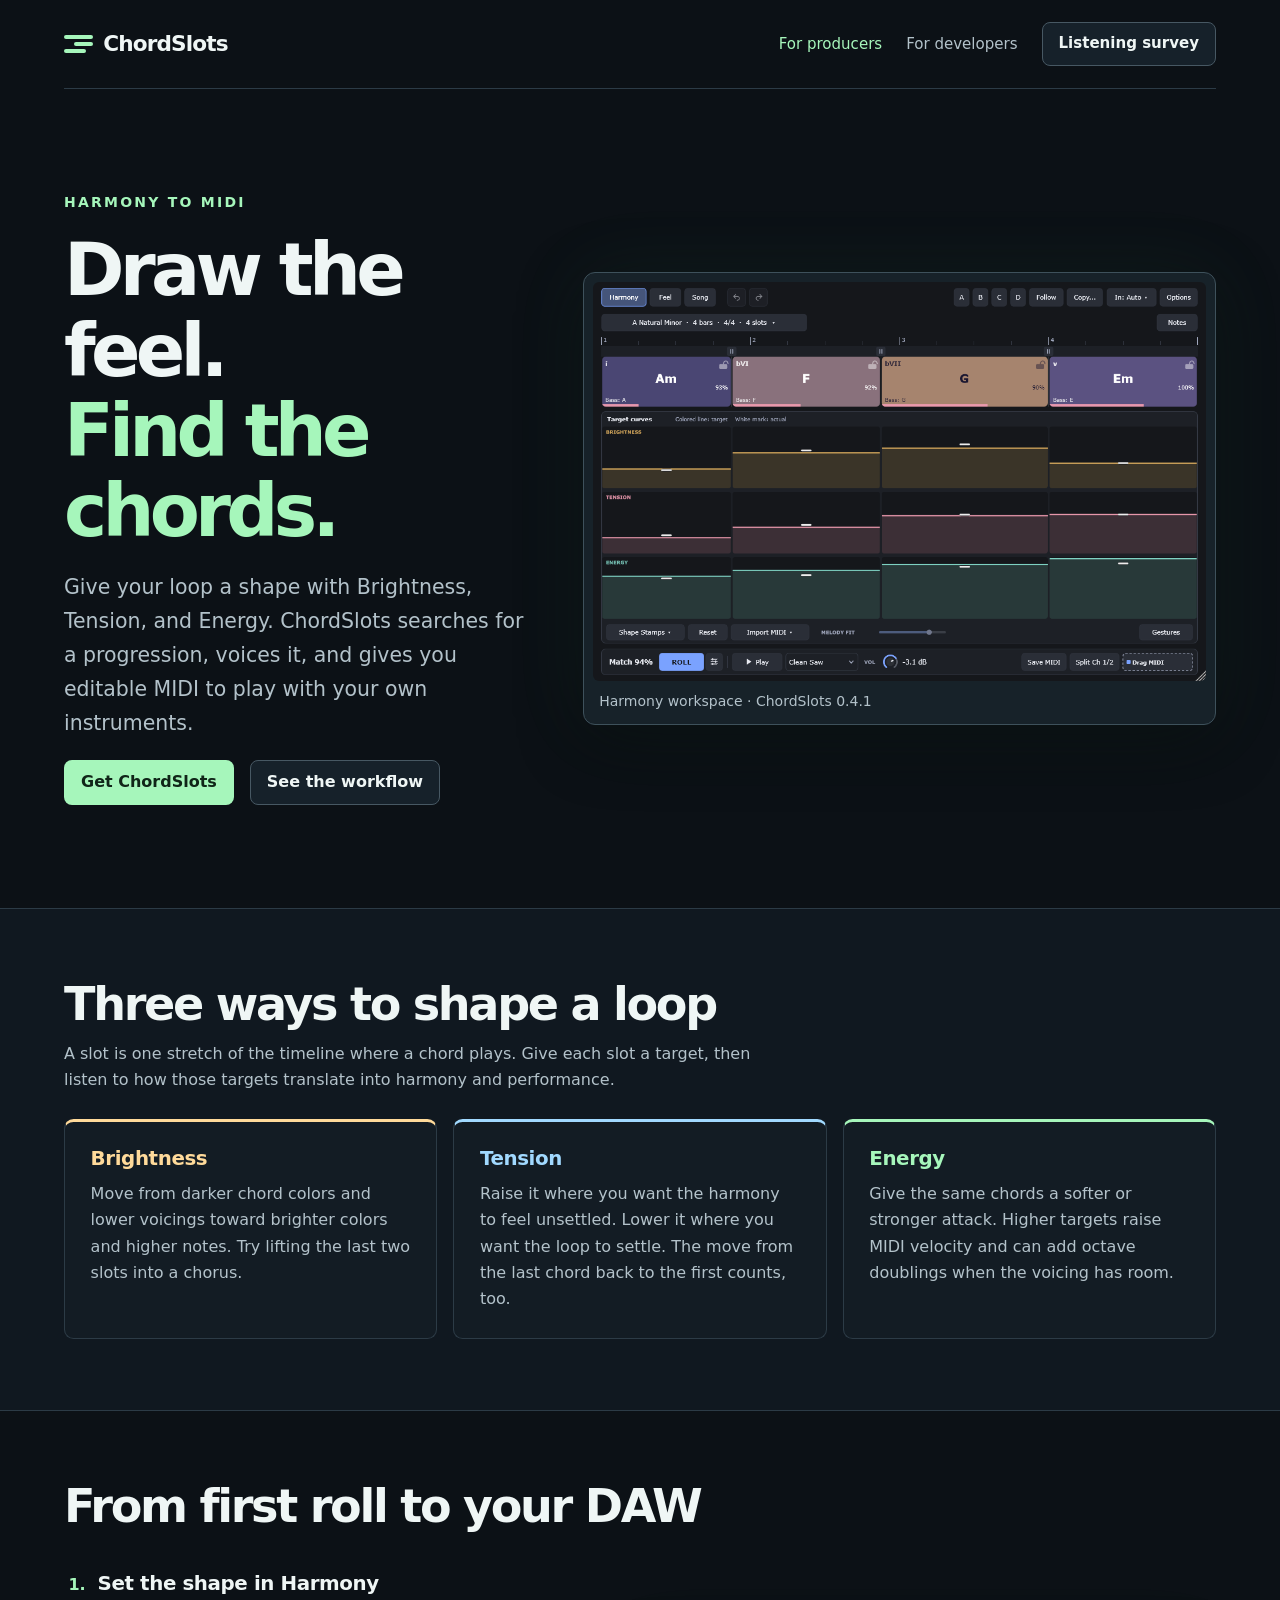
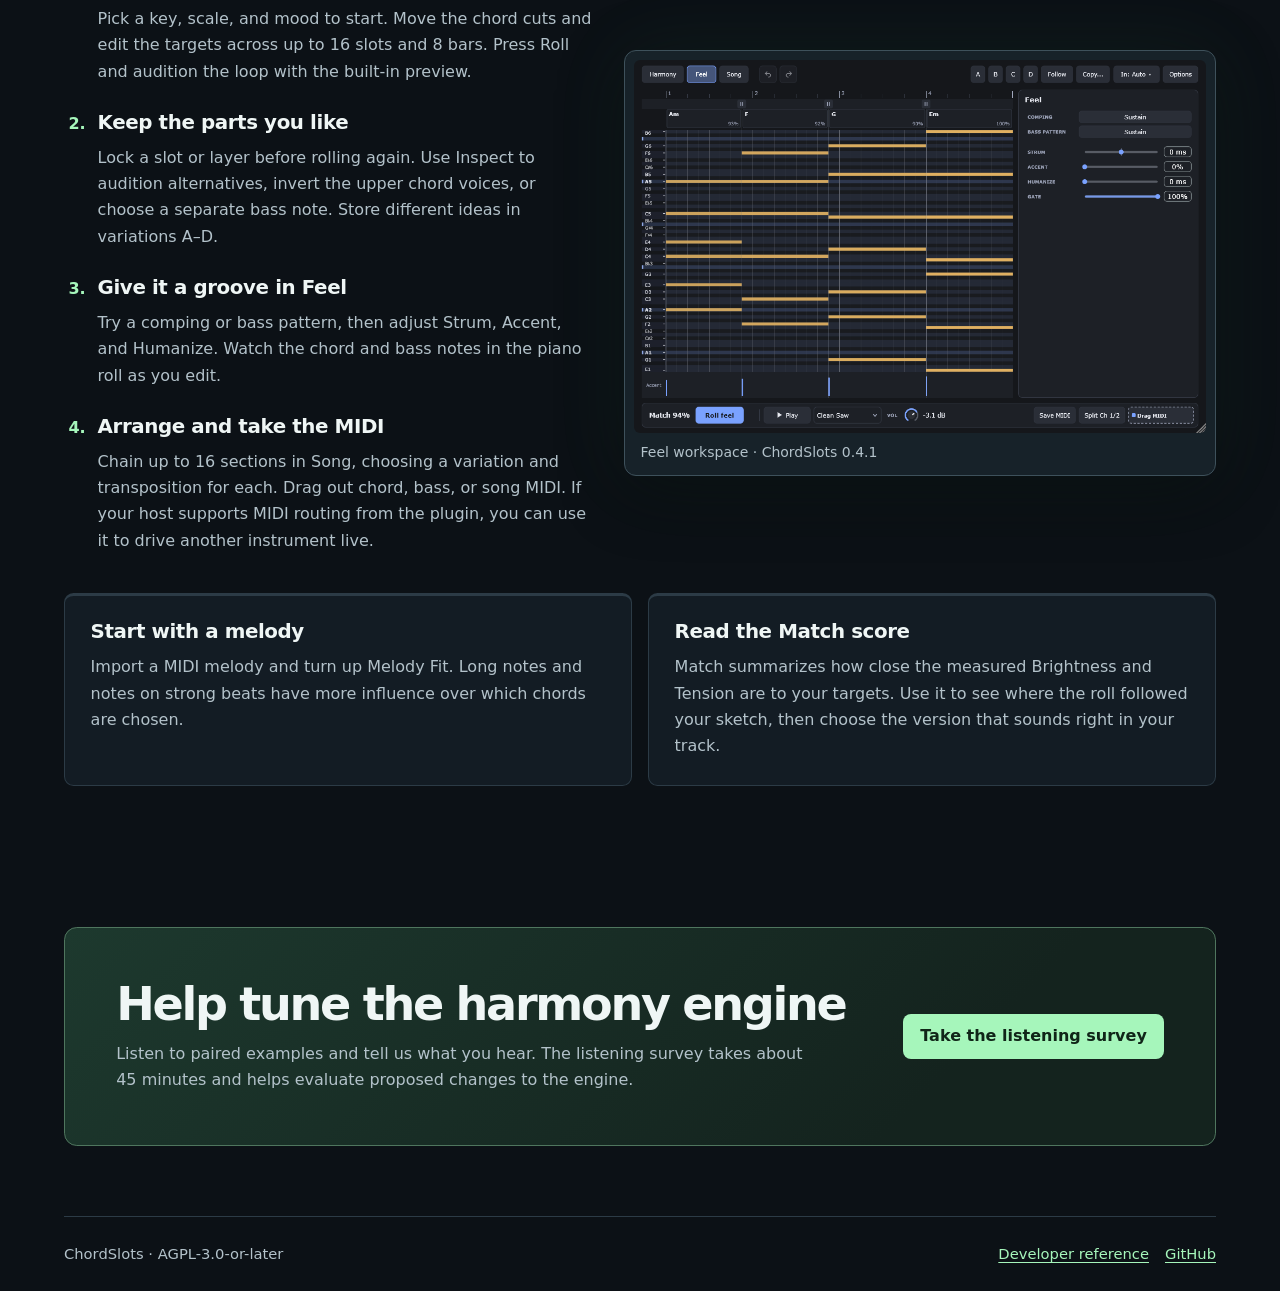
==== docs/index.html @ 58ba0286 "Add ChordSlots producer and developer website" ====
<!doctype html>
<html lang="en">
<head>
  <meta charset="utf-8">
  <meta name="viewport" content="width=device-width, initial-scale=1">
  <meta name="description" content="Draw brightness, tension, and energy across a loop, then turn it into editable MIDI with ChordSlots.">
  <title>ChordSlots · Harmony for music producers</title>
  <link rel="stylesheet" href="site.css">
</head>
<body>
<a class="skip" href="#main">Skip to content</a>
<header class="top wrap">
  <a class="brand" href="./"><span class="mark" aria-hidden="true"><i></i><i></i><i></i></span>ChordSlots</a>
  <nav aria-label="Main navigation">
    <a href="./" aria-current="page">For producers</a>
    <a href="developers.html">For developers</a>
    <a class="button secondary" href="listening-test.html">Listening survey</a>
  </nav>
</header>
<main id="main">
  <section class="hero wrap">
    <div>
      <p class="eyebrow">Harmony to MIDI</p>
      <h1>Draw the feel.<br><em>Find the chords.</em></h1>
      <p class="lede">Give your loop a shape with Brightness, Tension, and Energy. ChordSlots searches for a progression, voices it, and gives you editable MIDI to play with your own instruments.</p>
      <div class="actions">
        <a class="button primary" href="https://github.com/lagosproject/chordslots/releases/tag/v0.4.1">Get ChordSlots</a>
        <a class="button secondary" href="#workflow">See the workflow</a>
      </div>
    </div>
    <figure class="product">
      <img src="chordslots-v0.4.1-harmony.png" alt="ChordSlots Harmony workspace with a chord timeline and the Brightness, Tension, and Energy lanes" fetchpriority="high">
      <figcaption>Harmony workspace · ChordSlots 0.4.1</figcaption>
    </figure>
  </section>
  <section class="band" aria-labelledby="curves">
    <div class="wrap section">
      <h2 id="curves">Three ways to shape a loop</h2>
      <p class="intro">A slot is one stretch of the timeline where a chord plays. Give each slot a target, then listen to how those targets translate into harmony and performance.</p>
      <div class="tiles">
        <article class="tile bright"><h3>Brightness</h3><p>Move from darker chord colors and lower voicings toward brighter colors and higher notes. Try lifting the last two slots into a chorus.</p></article>
        <article class="tile tension"><h3>Tension</h3><p>Raise it where you want the harmony to feel unsettled. Lower it where you want the loop to settle. The move from the last chord back to the first counts, too.</p></article>
        <article class="tile energy"><h3>Energy</h3><p>Give the same chords a softer or stronger attack. Higher targets raise MIDI velocity and can add octave doublings when the voicing has room.</p></article>
      </div>
    </div>
  </section>
  <section class="wrap section" id="workflow">
    <h2>From first roll to your DAW</h2>
    <div class="workflow">
      <ol class="steps">
        <li><h3>Set the shape in Harmony</h3><p>Pick a key, scale, and mood to start. Move the chord cuts and edit the targets across up to 16 slots and 8 bars. Press Roll and audition the loop with the built-in preview.</p></li>
        <li><h3>Keep the parts you like</h3><p>Lock a slot or layer before rolling again. Use Inspect to audition alternatives, invert the upper chord voices, or choose a separate bass note. Store different ideas in variations A–D.</p></li>
        <li><h3>Give it a groove in Feel</h3><p>Try a comping or bass pattern, then adjust Strum, Accent, and Humanize. Watch the chord and bass notes in the piano roll as you edit.</p></li>
        <li><h3>Arrange and take the MIDI</h3><p>Chain up to 16 sections in Song, choosing a variation and transposition for each. Drag out chord, bass, or song MIDI. If your host supports MIDI routing from the plugin, you can use it to drive another instrument live.</p></li>
      </ol>
      <figure class="product feel">
        <img src="chordslots-v0.4.1-feel.png" alt="Feel workspace with a piano roll, accent lane, and timing and bass controls" loading="lazy">
        <figcaption>Feel workspace · ChordSlots 0.4.1</figcaption>
      </figure>
    </div>
    <div class="tiles extras">
      <article class="tile"><h3>Start with a melody</h3><p>Import a MIDI melody and turn up Melody Fit. Long notes and notes on strong beats have more influence over which chords are chosen.</p></article>
      <article class="tile"><h3>Read the Match score</h3><p>Match summarizes how close the measured Brightness and Tension are to your targets. Use it to see where the roll followed your sketch, then choose the version that sounds right in your track.</p></article>
    </div>
  </section>
  <section class="wrap section" aria-labelledby="survey">
    <div class="survey">
      <div><h2 id="survey">Help tune the harmony engine</h2><p>Listen to paired examples and tell us what you hear. The listening survey takes about 45 minutes and helps evaluate proposed changes to the engine.</p></div>
      <a class="button primary" href="listening-test.html">Take the listening survey</a>
    </div>
  </section>
</main>
<footer class="wrap footer"><span>ChordSlots · AGPL-3.0-or-later</span><a href="developers.html">Developer reference</a><a href="https://github.com/lagosproject/chordslots">GitHub</a></footer>
</body>
</html>
---- docs/site.css ----
:root {
  color-scheme: dark;
  --background: #0c1116;
  --panel: #131c24;
  --line: #2c3b46;
  --text: #eff6f5;
  --muted: #b3c2ca;
  --green: #a6f6bb;
  --blue: #a1d9ff;
  --yellow: #ffda9a;
  font-family: "Inter", system-ui, sans-serif;
  line-height: 1.65;
}
*, *::before, *::after { box-sizing: border-box; }
body { margin: 0; background: var(--background); color: var(--text); }
a { color: var(--green); text-underline-offset: .22em; }
a:hover { color: white; }
:focus-visible { outline: 3px solid var(--yellow); outline-offset: 5px; }
.skip { position: absolute; top: .75rem; left: .75rem; padding: .75rem; background: var(--panel); transform: translateY(-150%); z-index: 2; }
.skip:focus { transform: none; }
.wrap { width: min(90%, 82rem); margin-inline: auto; }
.top, .footer, nav, .actions { display: flex; align-items: center; flex-wrap: wrap; gap: 1rem; }
.top { justify-content: space-between; padding-block: 1.35rem; border-bottom: 1px solid var(--line); }
.top a, .button { text-decoration: none; }
.brand { display: inline-flex; align-items: center; gap: .65rem; color: var(--text); font-size: 1.35rem; font-weight: 760; letter-spacing: -.04em; }
.mark { display: inline-grid; gap: 3px; width: 1.8rem; }
.mark i { height: 4px; background: var(--green); border-radius: 2px; }
.mark i:nth-child(2) { width: 65%; margin-left: 35%; }
.mark i:nth-child(3) { width: 75%; }
nav { gap: .65rem 1.5rem; font-size: .94rem; }
nav a { color: var(--muted); }
nav [aria-current] { color: var(--green); }
.button { display: inline-flex; justify-content: center; align-items: center; min-height: 2.8rem; padding: .55rem 1rem; border: 1px solid transparent; border-radius: .5rem; line-height: 1.3; font-weight: 690; }
.primary { color: #102518; background: var(--green); }
.primary:hover { color: #102518; background: #d1ffdc; }
.secondary { color: var(--text); border-color: #475863; background: #16212a; }
.secondary:hover { background: #263942; }
.hero { display: grid; grid-template-columns: minmax(0, .85fr) minmax(0, 1.15fr); gap: clamp(2rem, 4vw, 4rem); align-items: center; padding-block: clamp(3rem, 8vw, 7rem); }
h1, h2, h3 { line-height: 1.1; margin: 0; text-wrap: balance; }
h1 { font-size: clamp(2.75rem, 5.7vw, 6rem); letter-spacing: -.065em; }
h1 em { color: var(--green); font-style: normal; }
h2 { font-size: clamp(1.95rem, 3.6vw, 3.25rem); letter-spacing: -.05em; }
h3 { font-size: 1.24rem; letter-spacing: -.02em; }
p { color: var(--muted); margin: .7rem 0 0; }
.eyebrow { color: var(--green); text-transform: uppercase; letter-spacing: .16em; font-size: .875rem; font-weight: 750; margin: 0 0 1rem; }
.lede { max-width: 43rem; font-size: clamp(1.08rem, 1.65vw, 1.28rem); margin-block: 1.25rem; }
.intro { max-width: 44rem; }
.product { margin: 0; padding: .55rem; border: 1px solid #3e515b; background: #172229; border-radius: .75rem; box-shadow: 0 1rem 4rem #0006, 0 0 5rem #77ebae12; }
.product img { display: block; width: 100%; height: auto; border-radius: .38rem; }
figcaption { color: var(--muted); padding: .55rem .4rem .1rem; font-size: .875rem; }
.band { background: #101820; border-block: 1px solid var(--line); }
.section { padding-block: clamp(2.75rem, 5.5vw, 5.25rem); }
.tiles { display: grid; grid-template-columns: repeat(3, minmax(0, 1fr)); gap: 1rem; margin-top: 1.6rem; }
.tile { border: 1px solid var(--line); border-top: 3px solid var(--accent, var(--line)); border-radius: .6rem; padding: clamp(1.1rem, 2vw, 1.7rem); background: var(--panel); }
.tile h3 { color: var(--accent, var(--text)); }
.bright { --accent: var(--yellow); }
.tension { --accent: var(--blue); }
.energy { --accent: var(--green); }
.workflow { display: grid; grid-template-columns: minmax(0, 1fr) minmax(0, 1.12fr); gap: 2rem; align-items: center; margin-top: 1.7rem; }
.steps { margin: 0; padding-left: 1.7rem; }
.steps li { padding: .8rem 0 .8rem .4rem; }
.steps li::marker { color: var(--green); font-weight: 700; }
.extras { grid-template-columns: repeat(2, minmax(0, 1fr)); }
.survey { border: 1px solid #4f765e; background: linear-gradient(135deg, #1d392e, #14231e 75%); border-radius: .8rem; padding: clamp(1.4rem, 4vw, 3.3rem); display: flex; flex-wrap: wrap; gap: 1.25rem 3rem; align-items: center; justify-content: space-between; }
.survey p { max-width: 43rem; }
.footer { padding-block: 1.55rem; border-top: 1px solid var(--line); color: var(--muted); font-size: .92rem; }
.footer span { margin-right: auto; }
.doc-hero { padding-bottom: 2.1rem; }
.doc-hero h1 { font-size: clamp(2.75rem, 5.5vw, 5.05rem); }
.doc-layout { display: grid; grid-template-columns: 13rem minmax(0, 1fr); gap: clamp(2rem, 5vw, 5rem); padding-bottom: 4rem; }
.toc { position: sticky; top: 1.3rem; align-self: start; display: grid; gap: .4rem; padding: 1rem; border: 1px solid var(--line); border-radius: .55rem; background: var(--panel); }
.toc a { padding: .2rem; }
.reference { max-width: 57rem; min-width: 0; }
.reference section { padding-block: 2rem; border-top: 1px solid var(--line); scroll-margin-top: 1.25rem; }
.reference h3 { margin-top: 1.5rem; }
.reference li { margin-top: .5rem; color: var(--muted); }
.reference strong { color: var(--text); }
pre { background: #13201f; color: #d6f4e0; border: 1px solid var(--line); border-radius: .45rem; padding: .9rem 1rem; overflow-x: auto; line-height: 1.55; }
code { font-family: Consolas, "Liberation Mono", monospace; font-size: .91em; }
@media (max-width: 54rem) {
  .hero, .workflow { grid-template-columns: minmax(0, 1fr); }
  .hero { padding-block: 3rem; }
  .doc-layout { grid-template-columns: minmax(0, 1fr); }
  .toc { position: static; display: flex; }
  .toc strong { flex-basis: 100%; }
}
@media (max-width: 36rem) {
  .tiles, .extras { grid-template-columns: minmax(0, 1fr); }
  .top { align-items: flex-start; }
  nav { gap: .5rem 1rem; }
  .survey .button { width: 100%; }
}
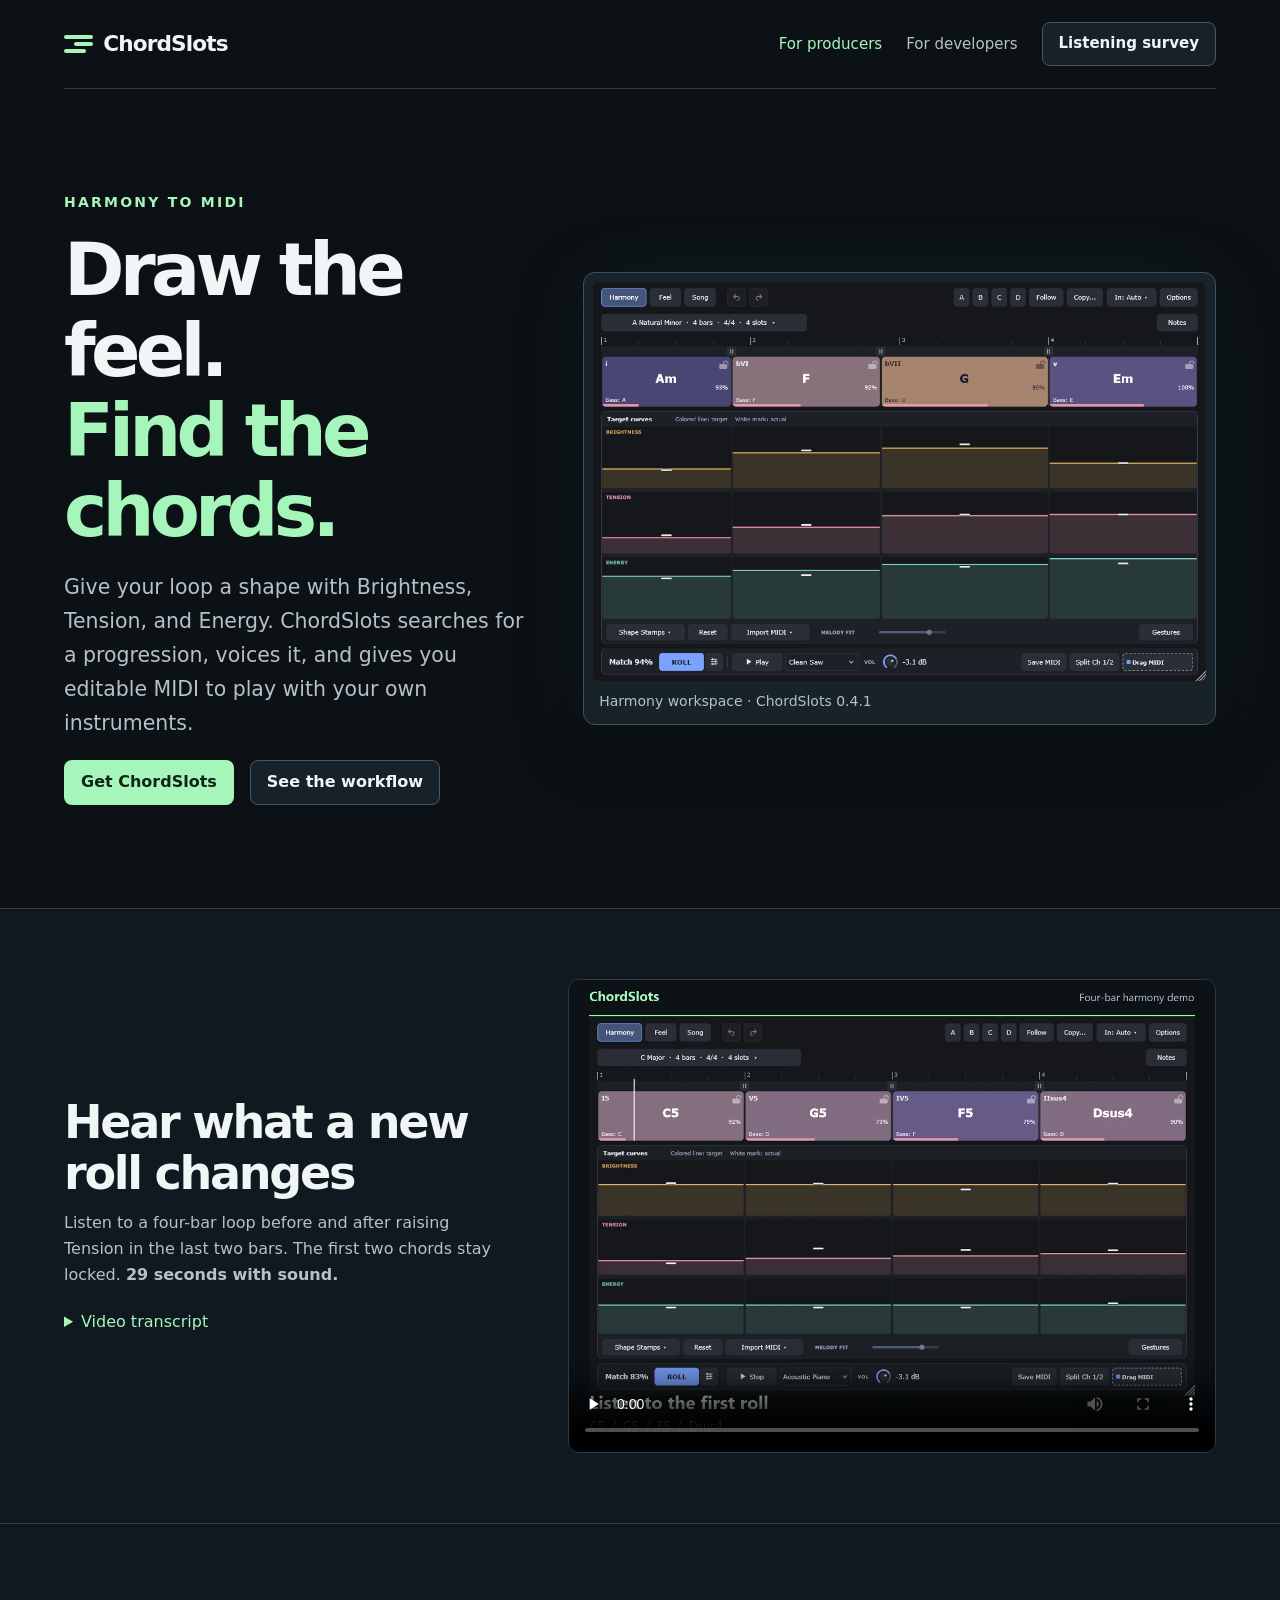
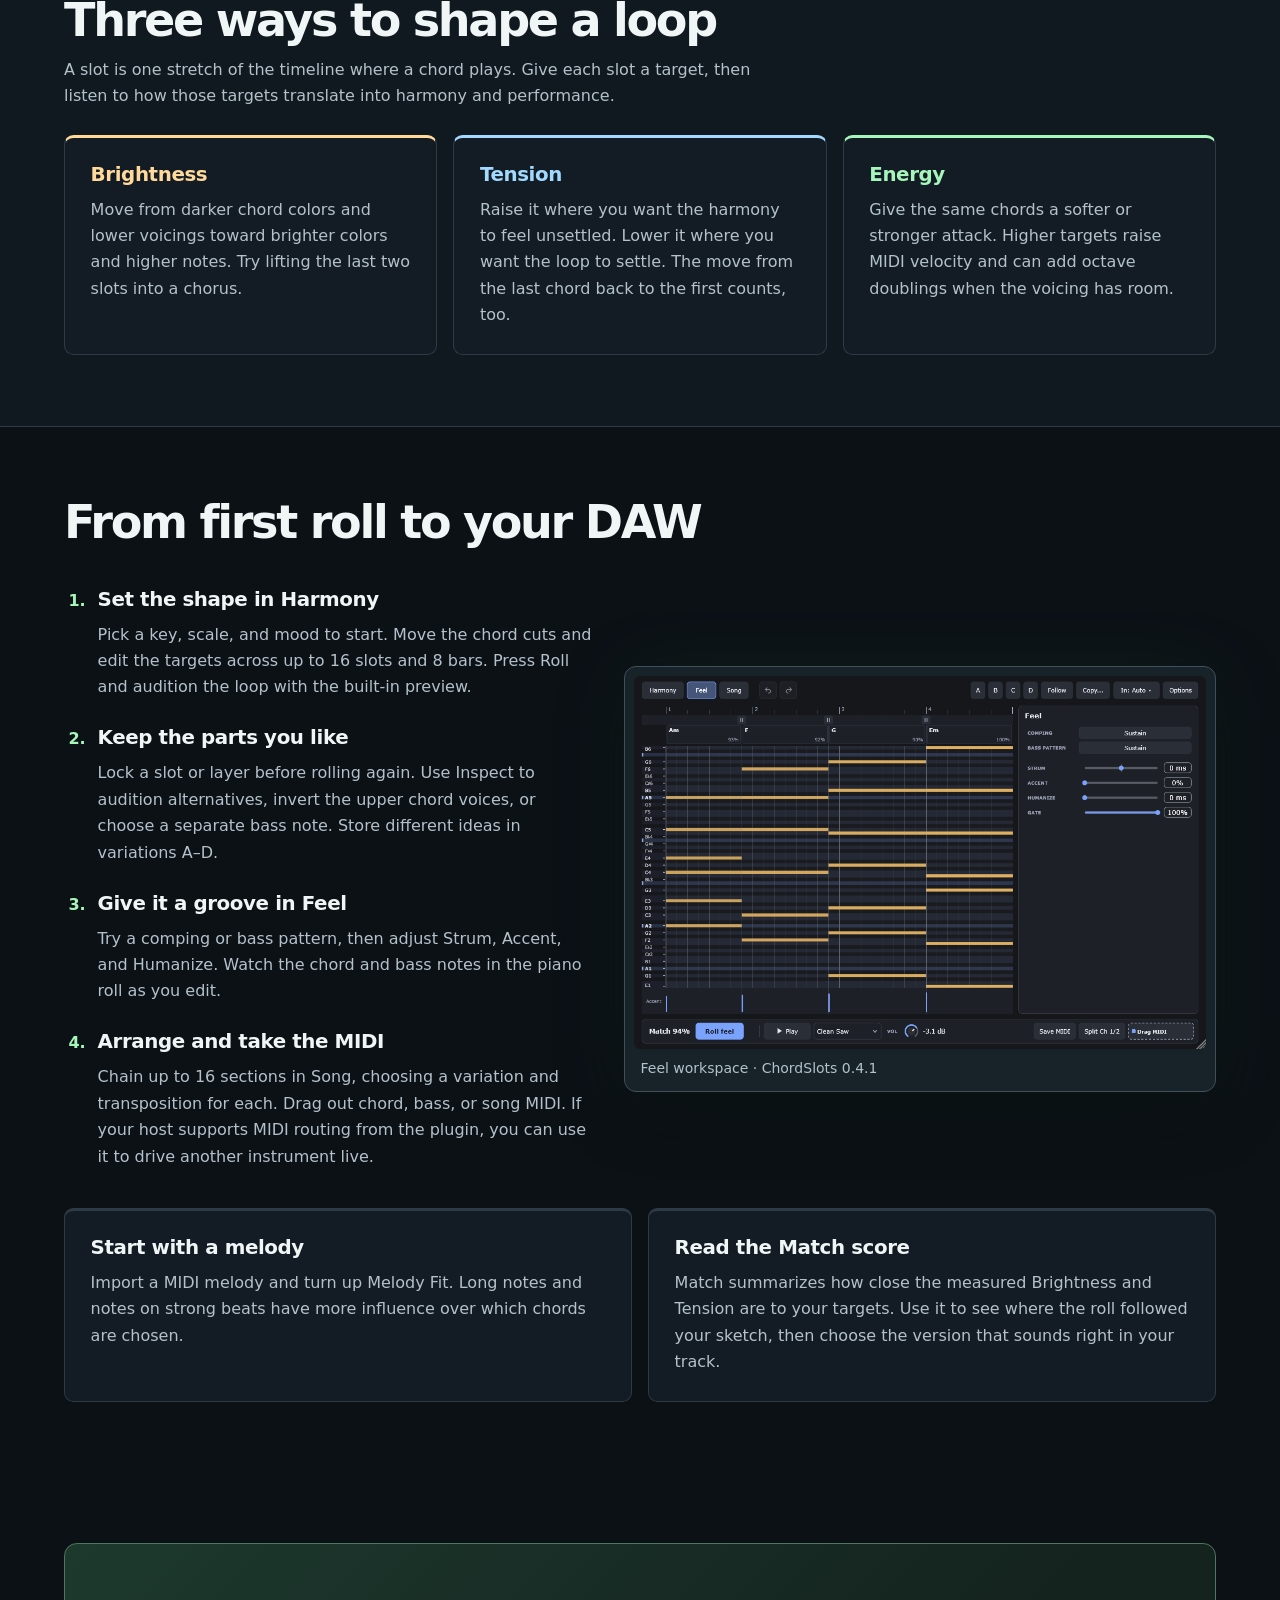
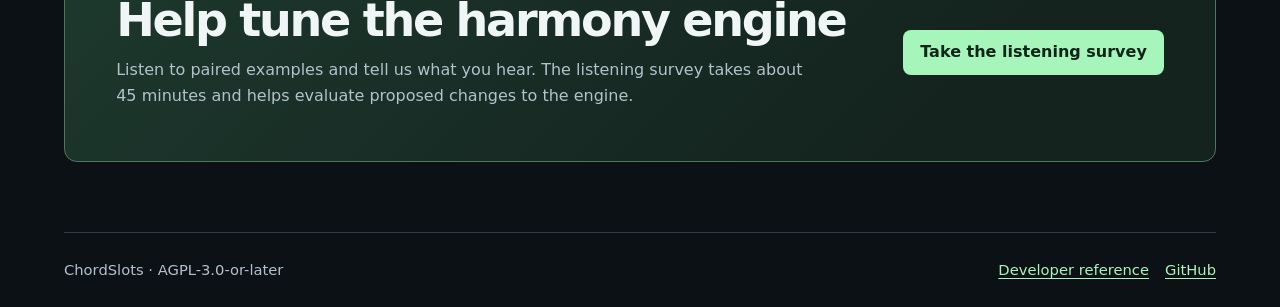
==== commit 508f5621: "Add a ChordSlots harmony walkthrough video" ====
--- a/docs/index.html
+++ b/docs/index.html
@@ -24,7 +24,7 @@
       <h1>Draw the feel.<br><em>Find the chords.</em></h1>
       <p class="lede">Give your loop a shape with Brightness, Tension, and Energy. ChordSlots searches for a progression, voices it, and gives you editable MIDI to play with your own instruments.</p>
       <div class="actions">
-        <a class="button primary" href="https://github.com/lagosproject/chordslots/releases/tag/v0.4.1">Get ChordSlots</a>
+        <a class="button primary" href="https://github.com/lagosproject/chordslots/releases/tag/v0.4.0">Get ChordSlots</a>
         <a class="button secondary" href="#workflow">See the workflow</a>
       </div>
     </div>
@@ -32,6 +32,28 @@
       <img src="chordslots-v0.4.1-harmony.png" alt="ChordSlots Harmony workspace with a chord timeline and the Brightness, Tension, and Energy lanes" fetchpriority="high">
       <figcaption>Harmony workspace · ChordSlots 0.4.1</figcaption>
     </figure>
+  </section>
+  <section class="band" aria-labelledby="demo">
+    <div class="wrap section demo">
+      <div>
+        <h2 id="demo">Hear what a new roll changes</h2>
+        <p>Listen to a four-bar loop before and after raising Tension in the last two bars. The first two chords stay locked. <strong>29 seconds with sound.</strong></p>
+        <details>
+          <summary>Video transcript</summary>
+          <ol>
+            <li>Play the first roll on acoustic piano. The chords are C5, G5, F5, and Dsus4.</li>
+            <li>Lock C5 and G5, then raise the pink Tension targets in bars 3 and 4.</li>
+            <li>Roll again and listen. The ending changes from F5 and Dsus4 to Gsus2 and Bm.</li>
+            <li>Use Save MIDI to export a file, or drag the MIDI clip into your DAW.</li>
+          </ol>
+        </details>
+      </div>
+      <video controls playsinline preload="none" width="1280" height="936"
+        poster="chordslots-demo-poster.webp" aria-label="ChordSlots before-and-after harmony demo">
+        <source src="chordslots-demo.mp4" type="video/mp4">
+        <a href="chordslots-demo.mp4">Download the demo video</a>
+      </video>
+    </div>
   </section>
   <section class="band" aria-labelledby="curves">
     <div class="wrap section">
--- a/docs/site.css
+++ b/docs/site.css
@@ -49,6 +49,12 @@
 .product img { display: block; width: 100%; height: auto; border-radius: .38rem; }
 figcaption { color: var(--muted); padding: .55rem .4rem .1rem; font-size: .875rem; }
 .band { background: #101820; border-block: 1px solid var(--line); }
+.demo { display: grid; grid-template-columns: minmax(0, .68fr) minmax(0, 1fr); gap: clamp(1.4rem, 5vw, 4rem); align-items: center; }
+.demo video { display: block; width: 100%; height: auto; border: 1px solid var(--line); border-radius: .7rem; background: var(--background); }
+.demo details { margin-top: 1.25rem; color: var(--muted); }
+.demo summary { color: var(--green); cursor: pointer; width: fit-content; }
+.demo li { margin-top: .4rem; }
+.band + .band { border-top: 0; }
 .section { padding-block: clamp(2.75rem, 5.5vw, 5.25rem); }
 .tiles { display: grid; grid-template-columns: repeat(3, minmax(0, 1fr)); gap: 1rem; margin-top: 1.6rem; }
 .tile { border: 1px solid var(--line); border-top: 3px solid var(--accent, var(--line)); border-radius: .6rem; padding: clamp(1.1rem, 2vw, 1.7rem); background: var(--panel); }
@@ -78,7 +84,7 @@
 pre { background: #13201f; color: #d6f4e0; border: 1px solid var(--line); border-radius: .45rem; padding: .9rem 1rem; overflow-x: auto; line-height: 1.55; }
 code { font-family: Consolas, "Liberation Mono", monospace; font-size: .91em; }
 @media (max-width: 54rem) {
-  .hero, .workflow { grid-template-columns: minmax(0, 1fr); }
+  .hero, .workflow, .demo { grid-template-columns: minmax(0, 1fr); }
   .hero { padding-block: 3rem; }
   .doc-layout { grid-template-columns: minmax(0, 1fr); }
   .toc { position: static; display: flex; }
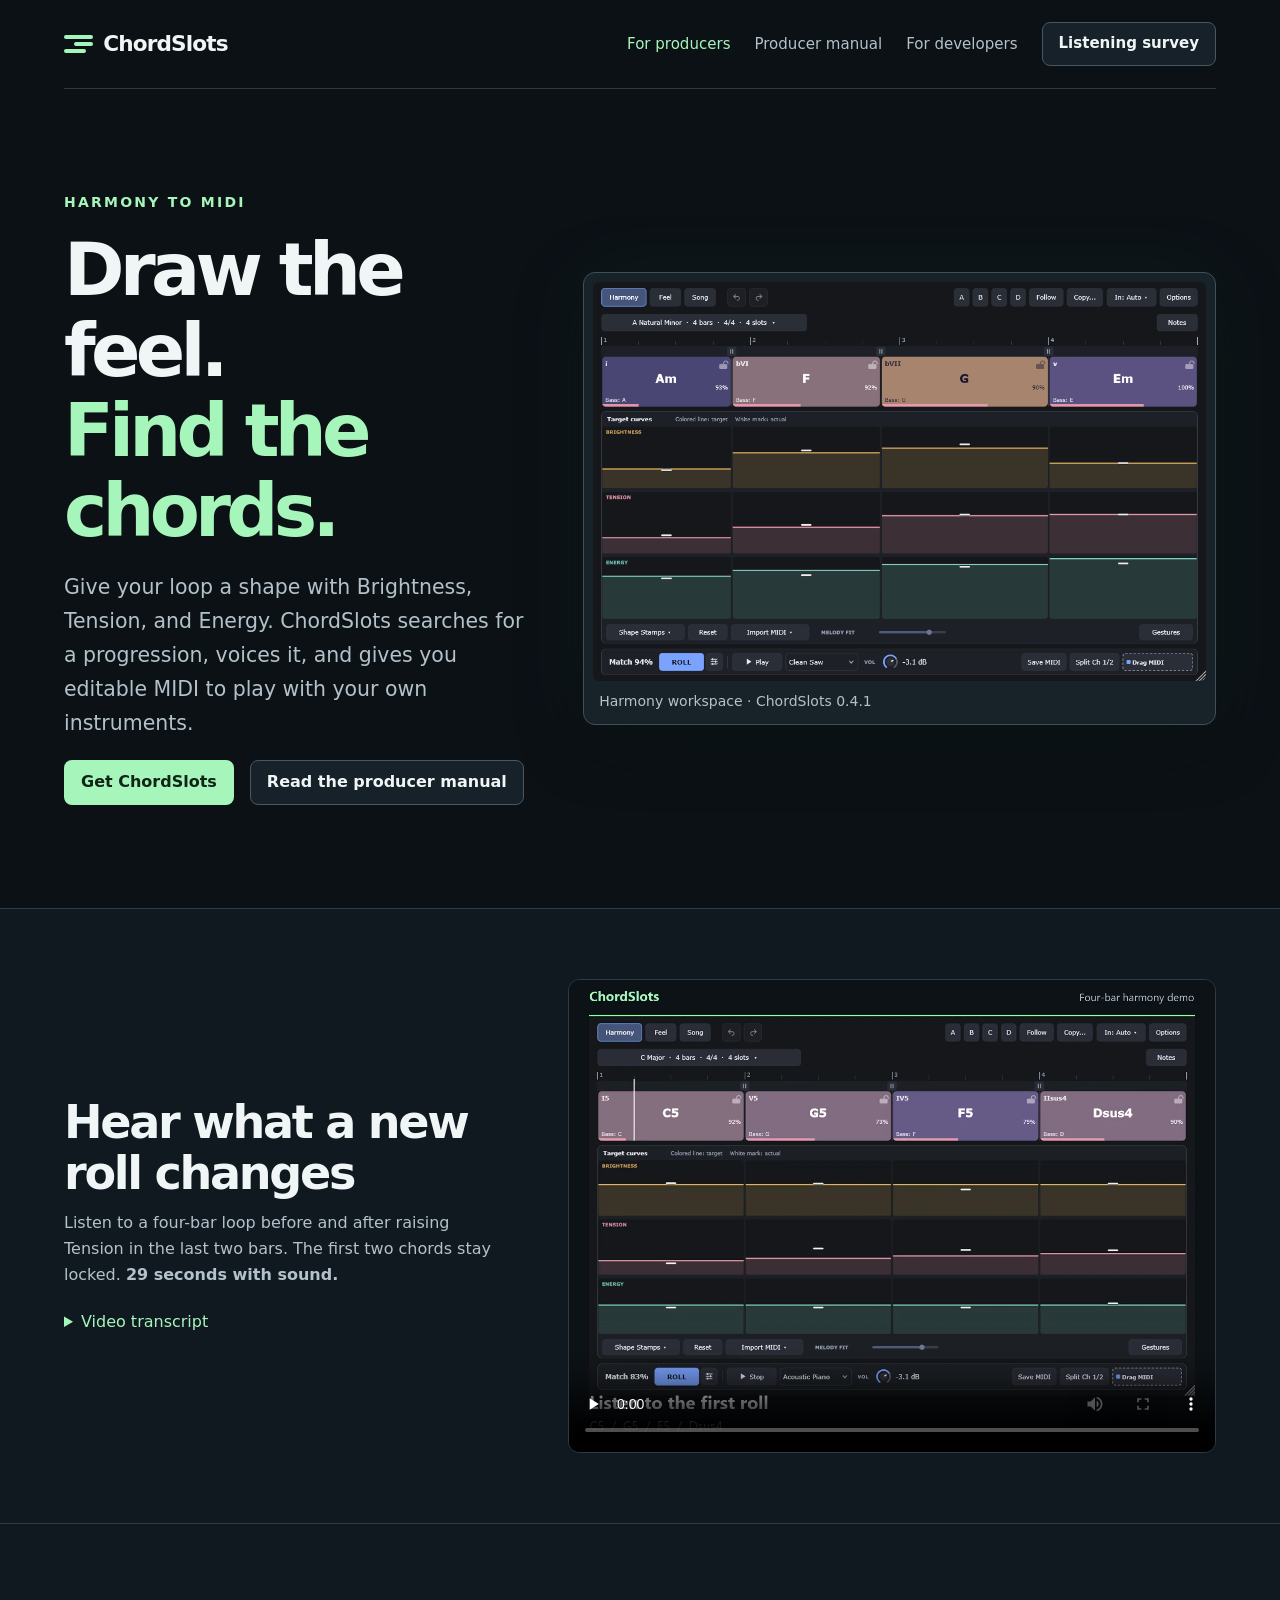
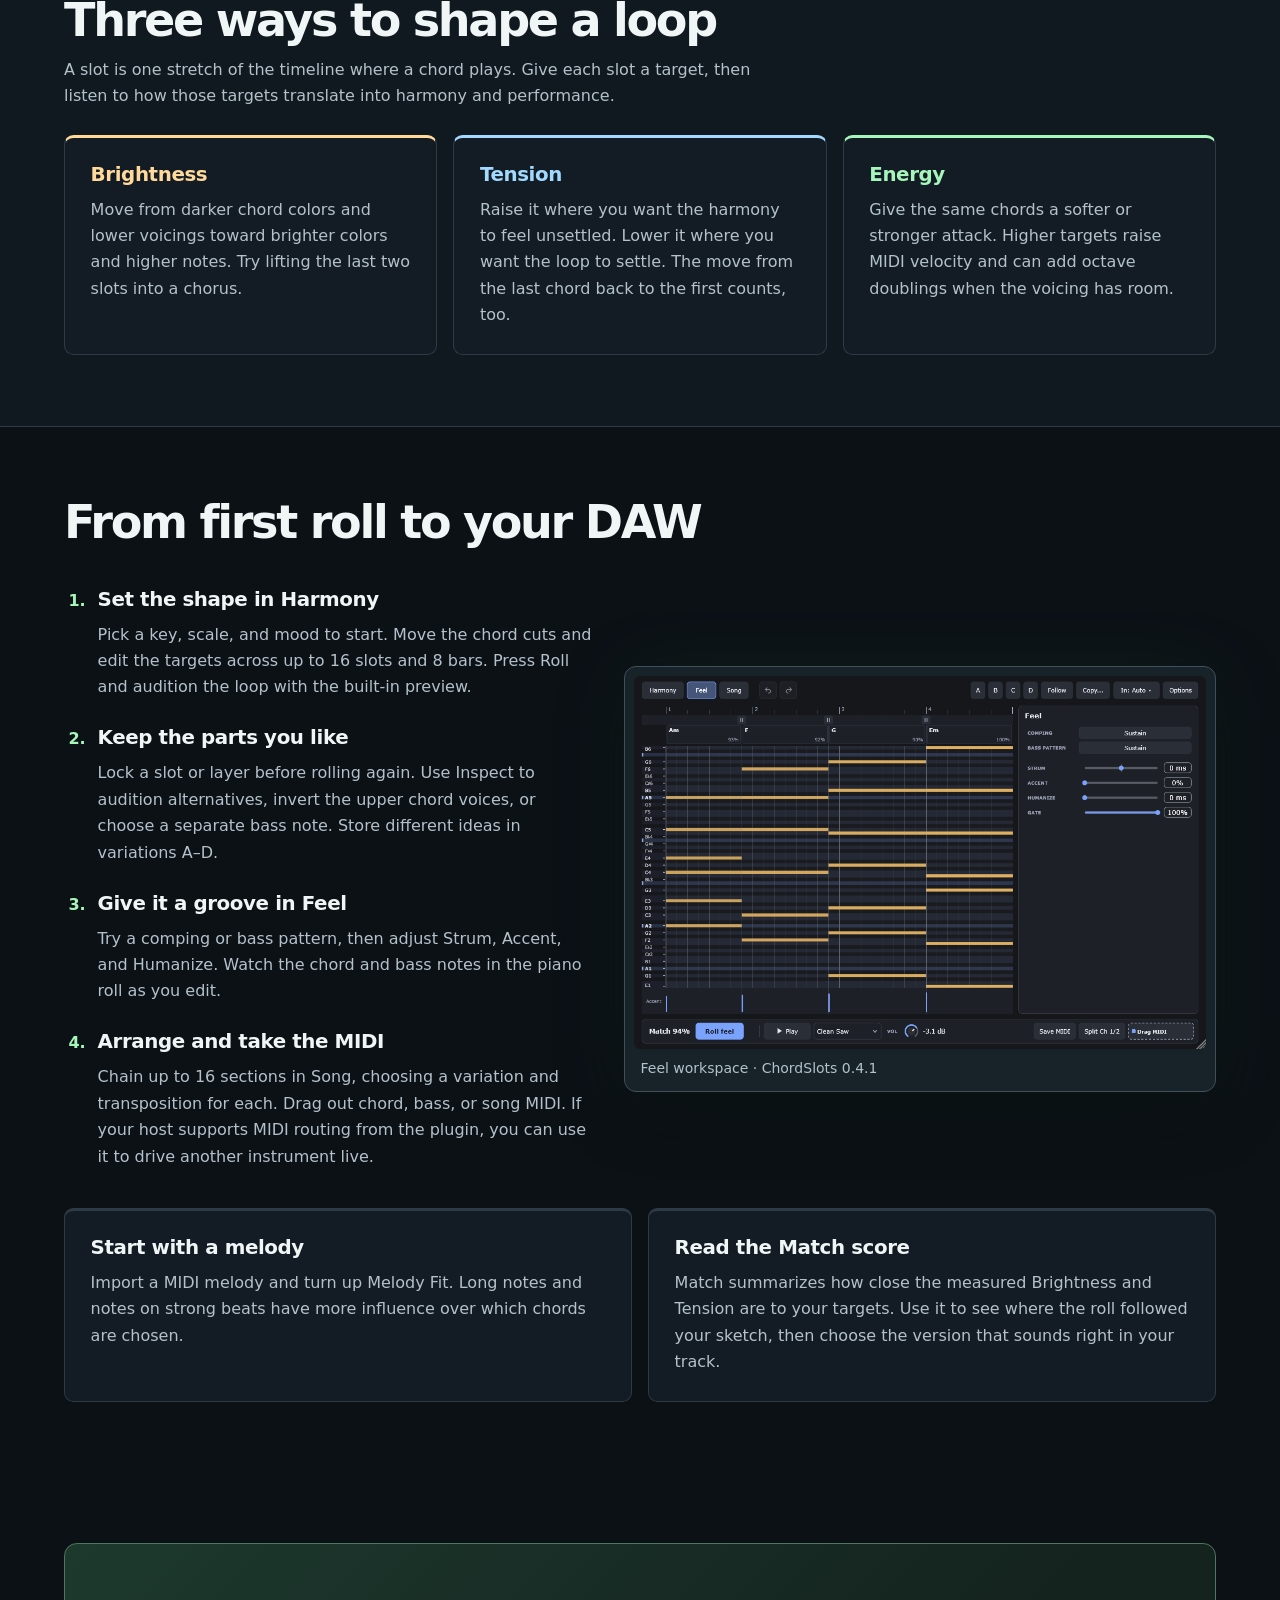
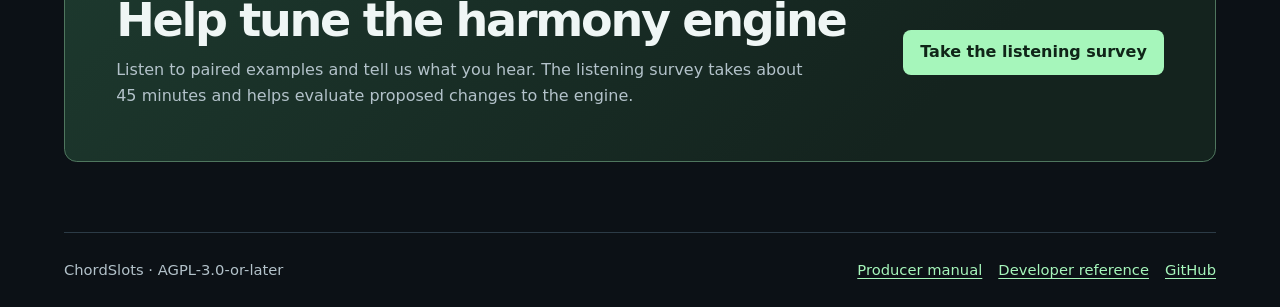
==== commit 4aefdf34: "Add the ChordSlots producer manual" ====
--- a/docs/index.html
+++ b/docs/index.html
@@ -13,6 +13,7 @@
   <a class="brand" href="./"><span class="mark" aria-hidden="true"><i></i><i></i><i></i></span>ChordSlots</a>
   <nav aria-label="Main navigation">
     <a href="./" aria-current="page">For producers</a>
+    <a href="manual.html">Producer manual</a>
     <a href="developers.html">For developers</a>
     <a class="button secondary" href="listening-test.html">Listening survey</a>
   </nav>
@@ -25,7 +26,7 @@
       <p class="lede">Give your loop a shape with Brightness, Tension, and Energy. ChordSlots searches for a progression, voices it, and gives you editable MIDI to play with your own instruments.</p>
       <div class="actions">
         <a class="button primary" href="https://github.com/lagosproject/chordslots/releases/tag/v0.4.0">Get ChordSlots</a>
-        <a class="button secondary" href="#workflow">See the workflow</a>
+        <a class="button secondary" href="manual.html">Read the producer manual</a>
       </div>
     </div>
     <figure class="product">
@@ -92,6 +93,6 @@
     </div>
   </section>
 </main>
-<footer class="wrap footer"><span>ChordSlots · AGPL-3.0-or-later</span><a href="developers.html">Developer reference</a><a href="https://github.com/lagosproject/chordslots">GitHub</a></footer>
+<footer class="wrap footer"><span>ChordSlots · AGPL-3.0-or-later</span><a href="manual.html">Producer manual</a><a href="developers.html">Developer reference</a><a href="https://github.com/lagosproject/chordslots">GitHub</a></footer>
 </body>
 </html>
--- a/docs/site.css
+++ b/docs/site.css
@@ -81,6 +81,12 @@
 .reference h3 { margin-top: 1.5rem; }
 .reference li { margin-top: .5rem; color: var(--muted); }
 .reference strong { color: var(--text); }
+.manual .product { margin-block: 1.15rem 1.6rem; }
+.manual .controls { display: grid; grid-template-columns: minmax(8rem, 1fr) minmax(0, 2.6fr); margin: 1rem 0 0; }
+.manual .controls dt, .manual .controls dd { border-top: 1px solid var(--line); padding: .7rem 0; margin: 0; }
+.manual .controls dt { padding-right: 1rem; color: var(--green); font-weight: 680; }
+.manual .controls dd { color: var(--muted); }
+kbd { font: inherit; background: var(--panel); border: 1px solid var(--line); border-radius: .25rem; padding-inline: .24em; }
 pre { background: #13201f; color: #d6f4e0; border: 1px solid var(--line); border-radius: .45rem; padding: .9rem 1rem; overflow-x: auto; line-height: 1.55; }
 code { font-family: Consolas, "Liberation Mono", monospace; font-size: .91em; }
 @media (max-width: 54rem) {
@@ -91,6 +97,9 @@
   .toc strong { flex-basis: 100%; }
 }
 @media (max-width: 36rem) {
+  .manual .controls { display: block; }
+  .manual .controls dt { padding-bottom: .15rem; }
+  .manual .controls dd { border-top: 0; padding-top: 0; }
   .tiles, .extras { grid-template-columns: minmax(0, 1fr); }
   .top { align-items: flex-start; }
   nav { gap: .5rem 1rem; }
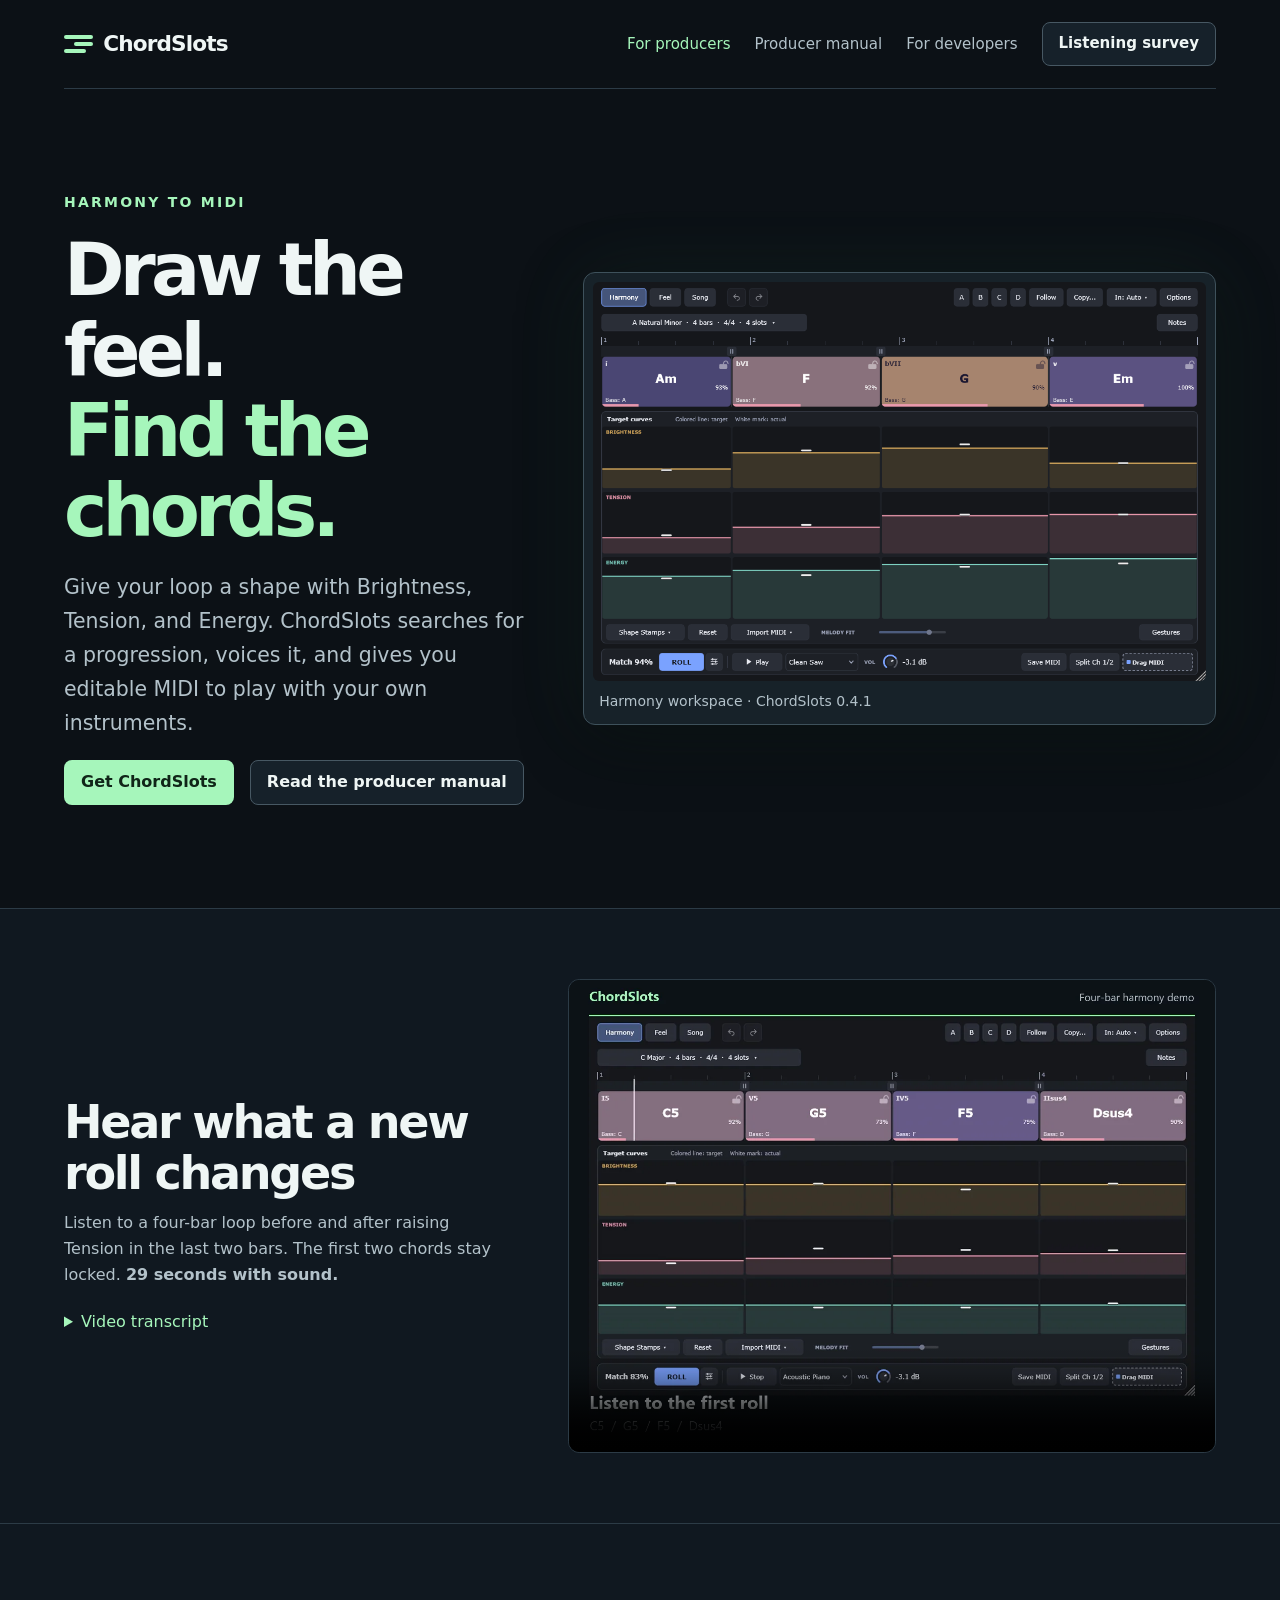
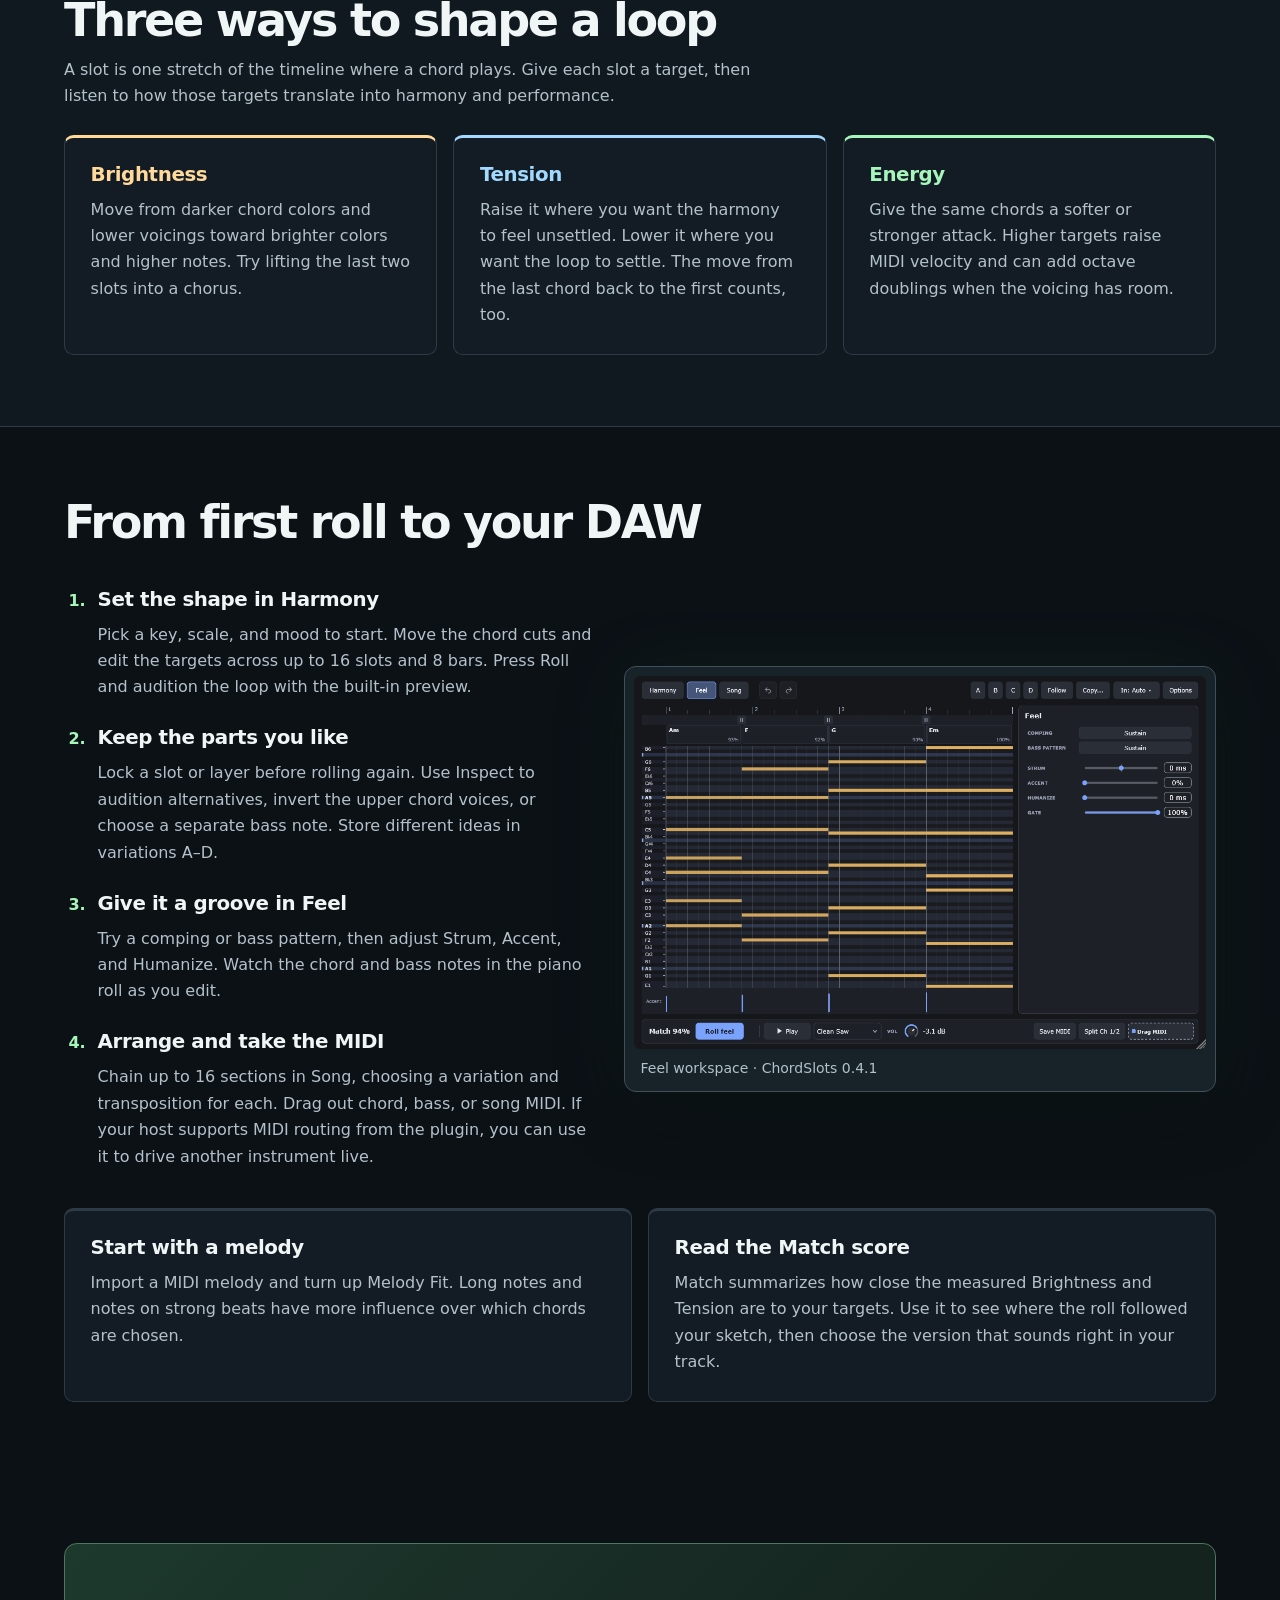
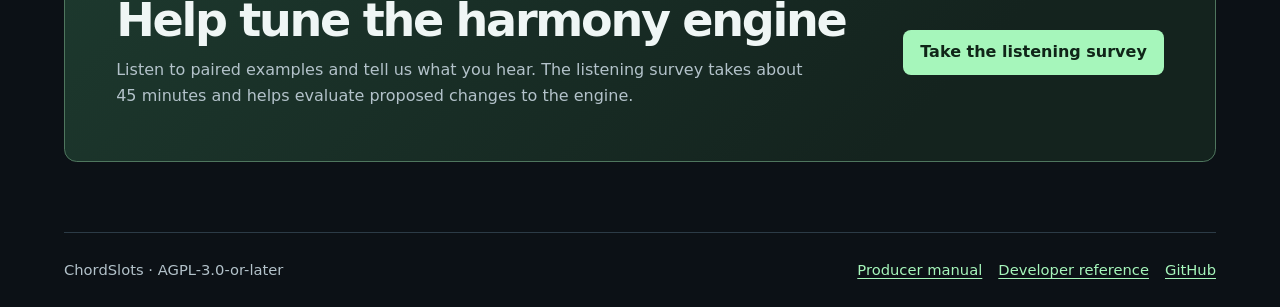
==== commit da583443: "Clean up obsolete documentation and prepare 0.4.2" ====
--- a/docs/index.html
+++ b/docs/index.html
@@ -25,7 +25,7 @@
       <h1>Draw the feel.<br><em>Find the chords.</em></h1>
       <p class="lede">Give your loop a shape with Brightness, Tension, and Energy. ChordSlots searches for a progression, voices it, and gives you editable MIDI to play with your own instruments.</p>
       <div class="actions">
-        <a class="button primary" href="https://github.com/lagosproject/chordslots/releases/tag/v0.4.0">Get ChordSlots</a>
+        <a class="button primary" href="https://github.com/lagosproject/chordslots/releases/tag/v0.4.2">Get ChordSlots</a>
         <a class="button secondary" href="manual.html">Read the producer manual</a>
       </div>
     </div>
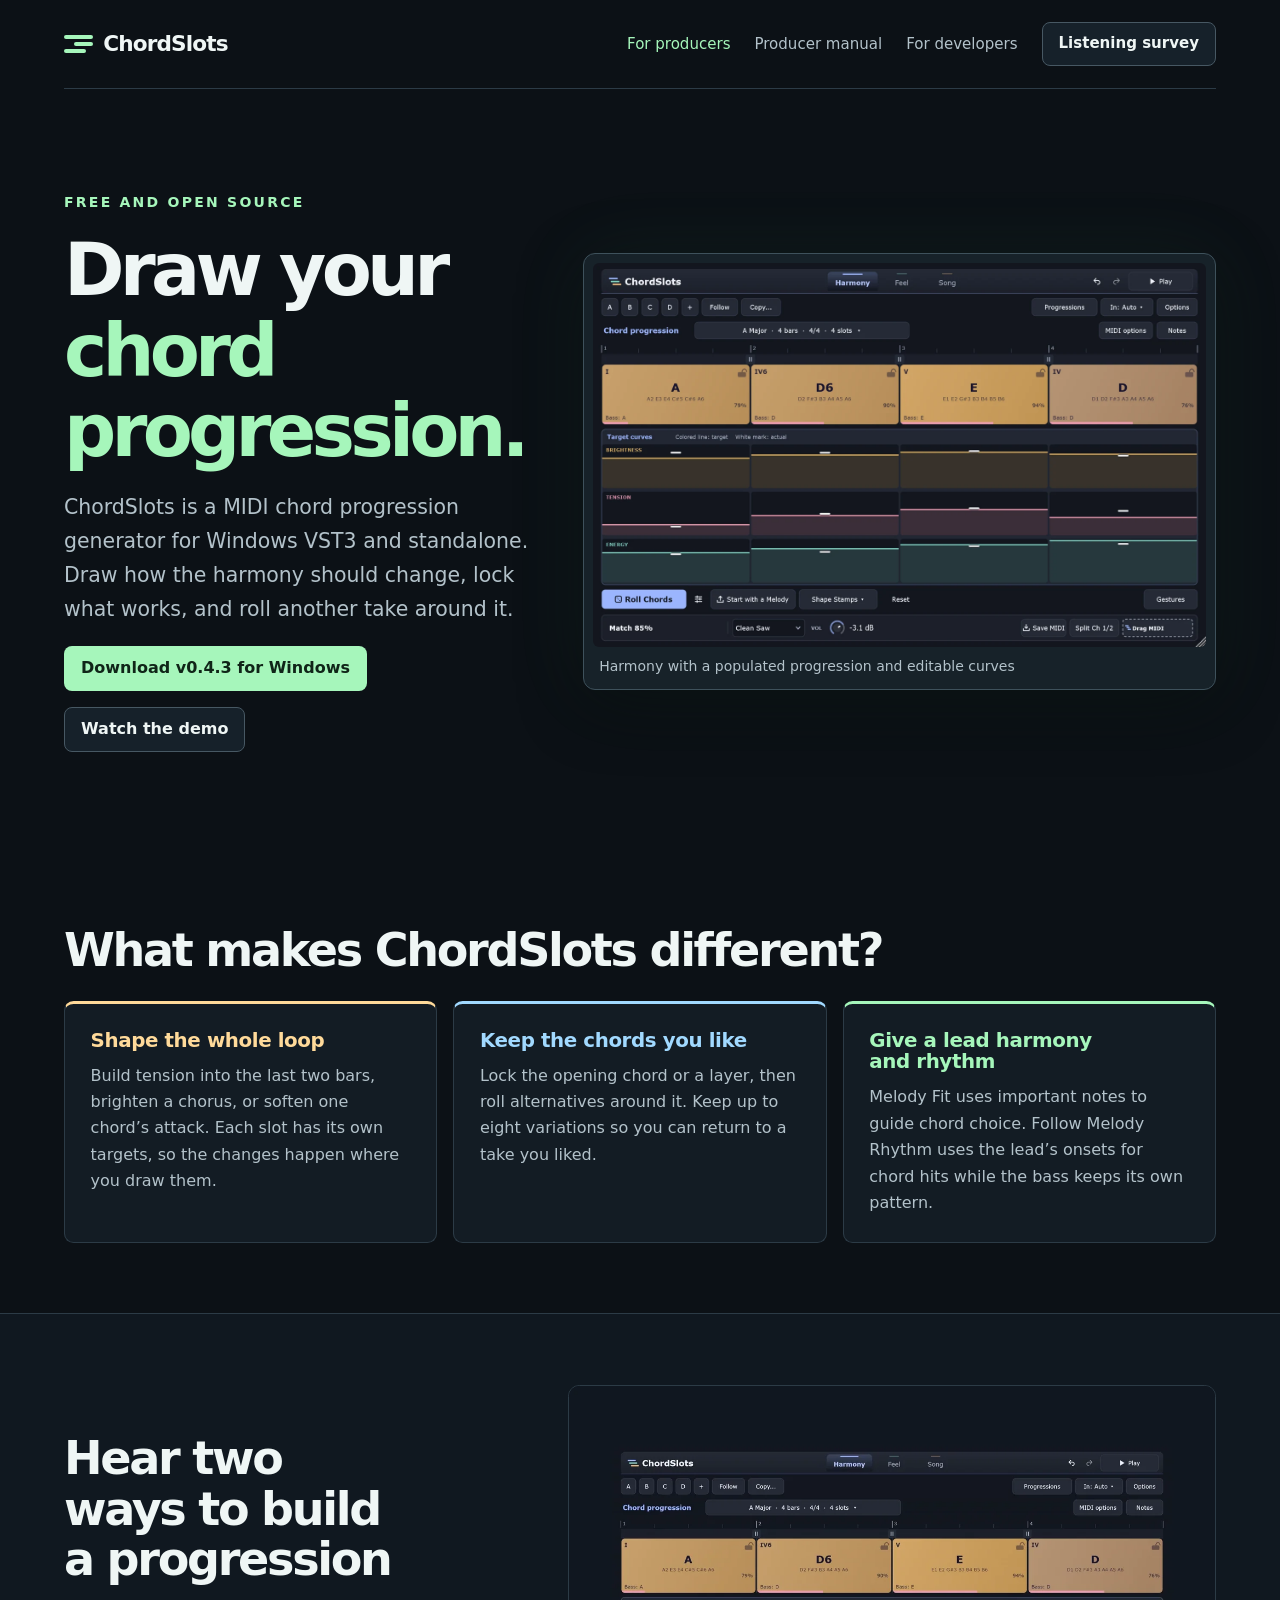
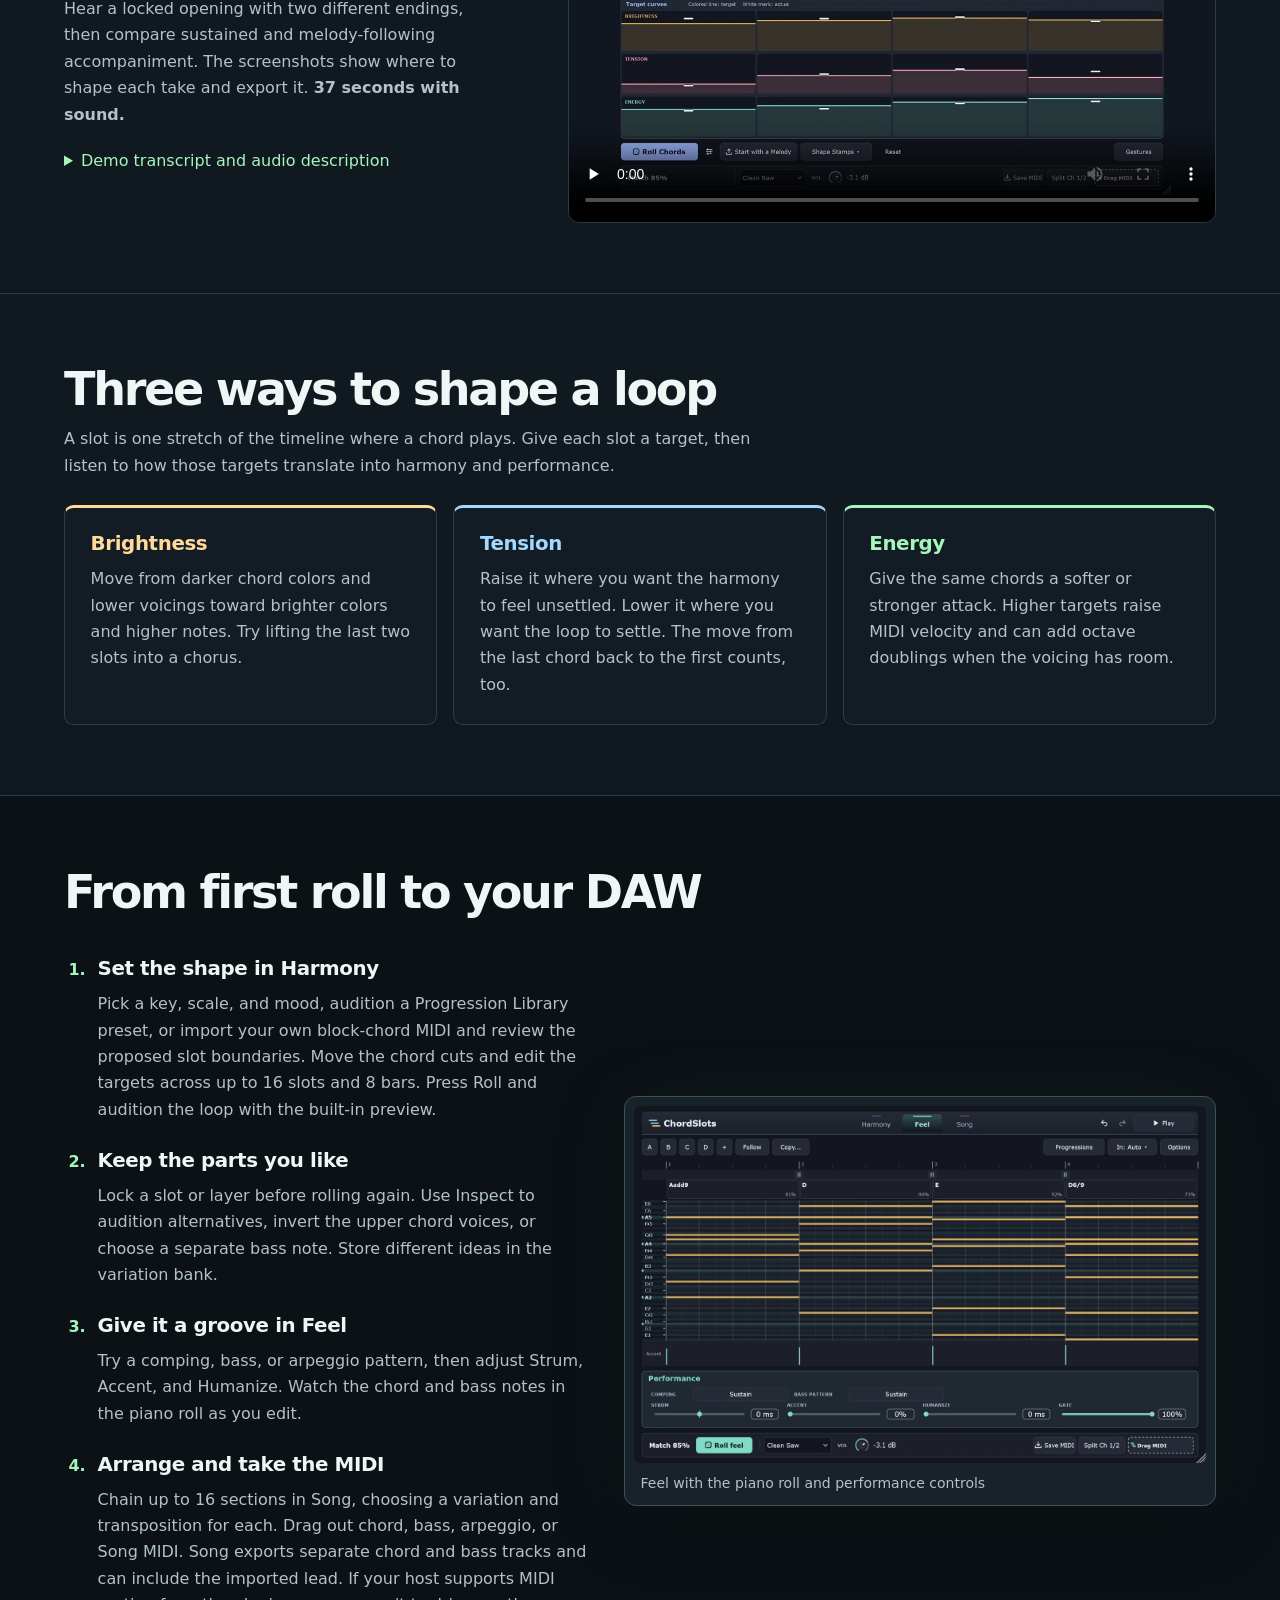
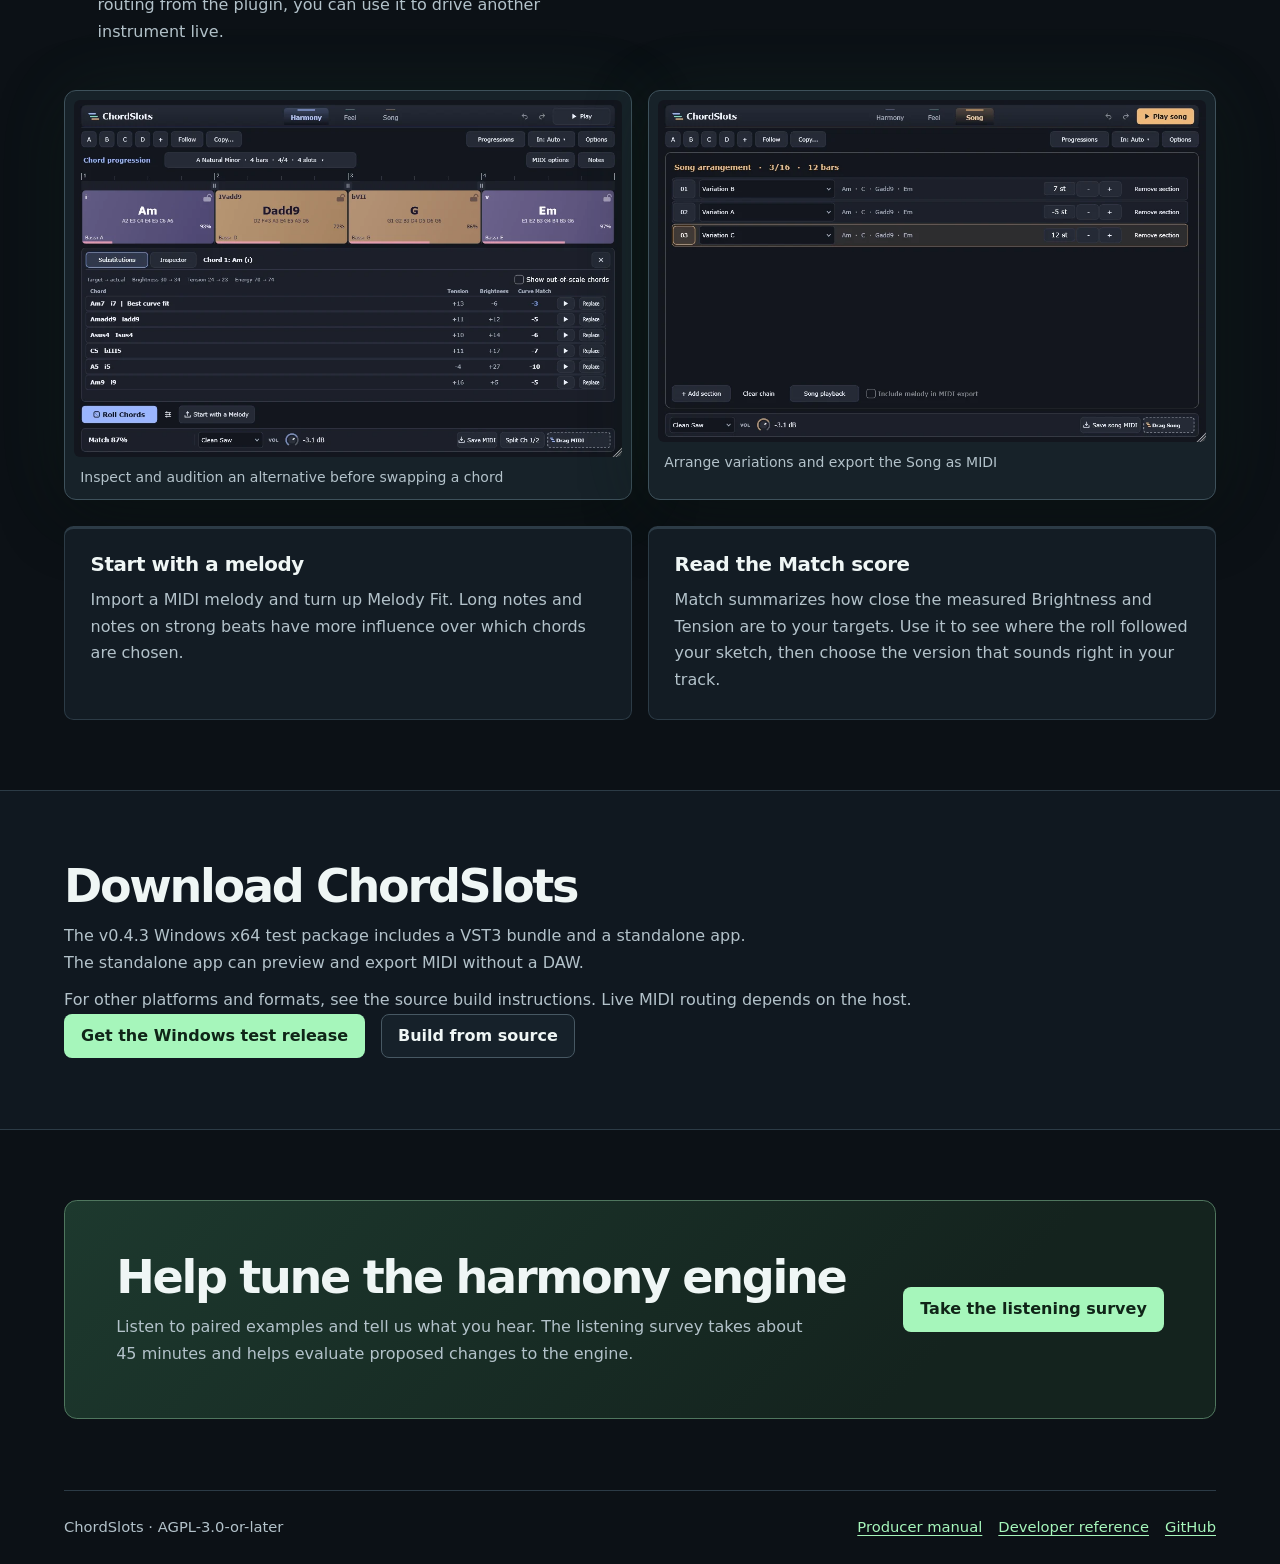
==== commit 9f498190: "Prepare ChordSlots 0.4.3 and refresh the producer site" ====
--- a/docs/index.html
+++ b/docs/index.html
@@ -3,8 +3,20 @@
 <head>
   <meta charset="utf-8">
   <meta name="viewport" content="width=device-width, initial-scale=1">
-  <meta name="description" content="Draw brightness, tension, and energy across a loop, then turn it into editable MIDI with ChordSlots.">
-  <title>ChordSlots · Harmony for music producers</title>
+  <meta name="description" content="ChordSlots is a free MIDI chord progression generator and Windows VST3 plugin. Draw harmony curves, lock chords, harmonize melodies, and export editable MIDI.">
+  <title>ChordSlots | Free MIDI Chord Progression Generator &amp; VST3</title>
+  <link rel="canonical" href="https://lagosproject.github.io/chordslots/">
+  <meta property="og:type" content="website">
+  <meta property="og:site_name" content="ChordSlots">
+  <meta property="og:title" content="ChordSlots | Free MIDI Chord Progression Generator &amp; VST3">
+  <meta property="og:description" content="Draw harmony curves, lock the chords you like, and export editable MIDI.">
+  <meta property="og:url" content="https://lagosproject.github.io/chordslots/">
+  <meta property="og:image" content="https://lagosproject.github.io/chordslots/harmony.webp">
+  <meta property="og:image:alt" content="ChordSlots Harmony timeline with chord slots and three target curves">
+  <meta name="twitter:card" content="summary_large_image">
+  <script type="application/ld+json">
+  {"@context":"https://schema.org","@type":"SoftwareApplication","name":"ChordSlots","url":"https://lagosproject.github.io/chordslots/","applicationCategory":"MultimediaApplication","operatingSystem":"Windows x64","softwareVersion":"0.4.3","description":"Open-source MIDI chord progression generator with VST3 and standalone downloads.","downloadUrl":"https://github.com/lagosproject/chordslots/releases/tag/v0.4.3","offers":{"@type":"Offer","price":0,"priceCurrency":"USD"}}
+  </script>
   <link rel="stylesheet" href="site.css">
 </head>
 <body>
@@ -21,36 +33,45 @@
 <main id="main">
   <section class="hero wrap">
     <div>
-      <p class="eyebrow">Harmony to MIDI</p>
-      <h1>Draw the feel.<br><em>Find the chords.</em></h1>
-      <p class="lede">Give your loop a shape with Brightness, Tension, and Energy. ChordSlots searches for a progression, voices it, and gives you editable MIDI to play with your own instruments.</p>
+      <p class="eyebrow">Free and open source</p>
+      <h1>Draw your <em>chord progression.</em></h1>
+      <p class="lede">ChordSlots is a MIDI chord progression generator for Windows VST3 and standalone. Draw how the harmony should change, lock what works, and roll another take around it.</p>
       <div class="actions">
-        <a class="button primary" href="https://github.com/lagosproject/chordslots/releases/tag/v0.4.2">Get ChordSlots</a>
-        <a class="button secondary" href="manual.html">Read the producer manual</a>
+        <a class="button primary" href="https://github.com/lagosproject/chordslots/releases/tag/v0.4.3">Download v0.4.3 for Windows</a>
+        <a class="button secondary" href="#demo">Watch the demo</a>
       </div>
     </div>
     <figure class="product">
-      <img src="chordslots-v0.4.1-harmony.png" alt="ChordSlots Harmony workspace with a chord timeline and the Brightness, Tension, and Energy lanes" fetchpriority="high">
-      <figcaption>Harmony workspace · ChordSlots 0.4.1</figcaption>
+      <img src="harmony.webp" width="1440" height="900" alt="ChordSlots Harmony workspace with a chord timeline and the Brightness, Tension, and Energy lanes" fetchpriority="high">
+      <figcaption>Harmony with a populated progression and editable curves</figcaption>
     </figure>
+  </section>
+  <section class="wrap section" aria-labelledby="different">
+    <h2 id="different">What makes ChordSlots different?</h2>
+    <div class="tiles">
+      <article class="tile bright"><h3>Shape the whole loop</h3><p>Build tension into the last two bars, brighten a chorus, or soften one chord’s attack. Each slot has its own targets, so the changes happen where you draw them.</p></article>
+      <article class="tile tension"><h3>Keep the chords you like</h3><p>Lock the opening chord or a layer, then roll alternatives around it. Keep up to eight variations so you can return to a take you liked.</p></article>
+      <article class="tile energy"><h3>Give a lead harmony and rhythm</h3><p>Melody Fit uses important notes to guide chord choice. Follow Melody Rhythm uses the lead’s onsets for chord hits while the bass keeps its own pattern.</p></article>
+    </div>
   </section>
   <section class="band" aria-labelledby="demo">
     <div class="wrap section demo">
       <div>
-        <h2 id="demo">Hear what a new roll changes</h2>
-        <p>Listen to a four-bar loop before and after raising Tension in the last two bars. The first two chords stay locked. <strong>29 seconds with sound.</strong></p>
+        <h2 id="demo">Hear two ways to build a progression</h2>
+        <p>Hear a locked opening with two different endings, then compare sustained and melody-following accompaniment. The screenshots show where to shape each take and export it. <strong>37 seconds with sound.</strong></p>
         <details>
-          <summary>Video transcript</summary>
+          <summary>Demo transcript and audio description</summary>
           <ol>
-            <li>Play the first roll on acoustic piano. The chords are C5, G5, F5, and Dsus4.</li>
-            <li>Lock C5 and G5, then raise the pink Tension targets in bars 3 and 4.</li>
-            <li>Roll again and listen. The ending changes from F5 and Dsus4 to Gsus2 and Bm.</li>
-            <li>Use Save MIDI to export a file, or drag the MIDI clip into your DAW.</li>
+            <li>Hear a four-bar loop with a flat Tension target. The first two chords are locked in both takes.</li>
+            <li>Raise the last two Tension targets and roll again. Listen to the changed ending.</li>
+            <li>Import a syncopated lead and use Melody Fit to guide the harmony. First hear the chords held across each slot.</li>
+            <li>Enable Follow Melody Rhythm. The same harmony now strikes with the lead’s onsets.</li>
+            <li>Arrange variations in Song, transpose sections, and export the arrangement as MIDI.</li>
           </ol>
         </details>
       </div>
-      <video controls playsinline preload="none" width="1280" height="936"
-        poster="chordslots-demo-poster.webp" aria-label="ChordSlots before-and-after harmony demo">
+      <video controls playsinline preload="none" width="1200" height="810"
+        poster="chordslots-demo-poster.webp" aria-label="ChordSlots tension and melody rhythm audio comparisons">
         <source src="chordslots-demo.mp4" type="video/mp4">
         <a href="chordslots-demo.mp4">Download the demo video</a>
       </video>
@@ -71,19 +92,34 @@
     <h2>From first roll to your DAW</h2>
     <div class="workflow">
       <ol class="steps">
-        <li><h3>Set the shape in Harmony</h3><p>Pick a key, scale, and mood to start. Move the chord cuts and edit the targets across up to 16 slots and 8 bars. Press Roll and audition the loop with the built-in preview.</p></li>
-        <li><h3>Keep the parts you like</h3><p>Lock a slot or layer before rolling again. Use Inspect to audition alternatives, invert the upper chord voices, or choose a separate bass note. Store different ideas in variations A–D.</p></li>
-        <li><h3>Give it a groove in Feel</h3><p>Try a comping or bass pattern, then adjust Strum, Accent, and Humanize. Watch the chord and bass notes in the piano roll as you edit.</p></li>
-        <li><h3>Arrange and take the MIDI</h3><p>Chain up to 16 sections in Song, choosing a variation and transposition for each. Drag out chord, bass, or song MIDI. If your host supports MIDI routing from the plugin, you can use it to drive another instrument live.</p></li>
+        <li><h3>Set the shape in Harmony</h3><p>Pick a key, scale, and mood, audition a Progression Library preset, or import your own block-chord MIDI and review the proposed slot boundaries. Move the chord cuts and edit the targets across up to 16 slots and 8 bars. Press Roll and audition the loop with the built-in preview.</p></li>
+        <li><h3>Keep the parts you like</h3><p>Lock a slot or layer before rolling again. Use Inspect to audition alternatives, invert the upper chord voices, or choose a separate bass note. Store different ideas in the variation bank.</p></li>
+        <li><h3>Give it a groove in Feel</h3><p>Try a comping, bass, or arpeggio pattern, then adjust Strum, Accent, and Humanize. Watch the chord and bass notes in the piano roll as you edit.</p></li>
+        <li><h3>Arrange and take the MIDI</h3><p>Chain up to 16 sections in Song, choosing a variation and transposition for each. Drag out chord, bass, arpeggio, or Song MIDI. Song exports separate chord and bass tracks and can include the imported lead. If your host supports MIDI routing from the plugin, you can use it to drive another instrument live.</p></li>
       </ol>
       <figure class="product feel">
-        <img src="chordslots-v0.4.1-feel.png" alt="Feel workspace with a piano roll, accent lane, and timing and bass controls" loading="lazy">
-        <figcaption>Feel workspace · ChordSlots 0.4.1</figcaption>
+        <img src="feel.webp" width="1440" height="900" alt="Feel workspace with a piano roll, accent lane, and timing and bass controls" loading="lazy">
+        <figcaption>Feel with the piano roll and performance controls</figcaption>
       </figure>
+    </div>
+    <div class="gallery">
+      <figure class="product"><a href="inspect.webp"><img src="inspect.webp" width="1042" height="679" alt="Chord inspector with playable chord alternatives and voicing controls" loading="lazy"></a><figcaption>Inspect and audition an alternative before swapping a chord</figcaption></figure>
+      <figure class="product"><a href="song.webp"><img src="song.webp" width="1040" height="650" alt="Song workspace with a chain of variations and per-section transposition" loading="lazy"></a><figcaption>Arrange variations and export the Song as MIDI</figcaption></figure>
     </div>
     <div class="tiles extras">
       <article class="tile"><h3>Start with a melody</h3><p>Import a MIDI melody and turn up Melody Fit. Long notes and notes on strong beats have more influence over which chords are chosen.</p></article>
       <article class="tile"><h3>Read the Match score</h3><p>Match summarizes how close the measured Brightness and Tension are to your targets. Use it to see where the roll followed your sketch, then choose the version that sounds right in your track.</p></article>
+    </div>
+  </section>
+  <section class="band" aria-labelledby="download">
+    <div class="wrap section">
+      <h2 id="download">Download ChordSlots</h2>
+      <p class="intro">The v0.4.3 Windows x64 test package includes a VST3 bundle and a standalone app. The standalone app can preview and export MIDI without a DAW.</p>
+      <p>For other platforms and formats, see the source build instructions. Live MIDI routing depends on the host.</p>
+      <div class="actions">
+        <a class="button primary" href="https://github.com/lagosproject/chordslots/releases/tag/v0.4.3">Get the Windows test release</a>
+        <a class="button secondary" href="https://github.com/lagosproject/chordslots#build">Build from source</a>
+      </div>
     </div>
   </section>
   <section class="wrap section" aria-labelledby="survey">
--- a/docs/site.css
+++ b/docs/site.css
@@ -105,3 +105,9 @@
   nav { gap: .5rem 1rem; }
   .survey .button { width: 100%; }
 }
+
+.gallery { display: grid; grid-template-columns: repeat(2, minmax(0, 1fr)); gap: 1rem; margin-top: 2rem; }
+.gallery a { display: block; }
+@media (max-width: 54rem) {
+  .gallery { grid-template-columns: minmax(0, 1fr); }
+}
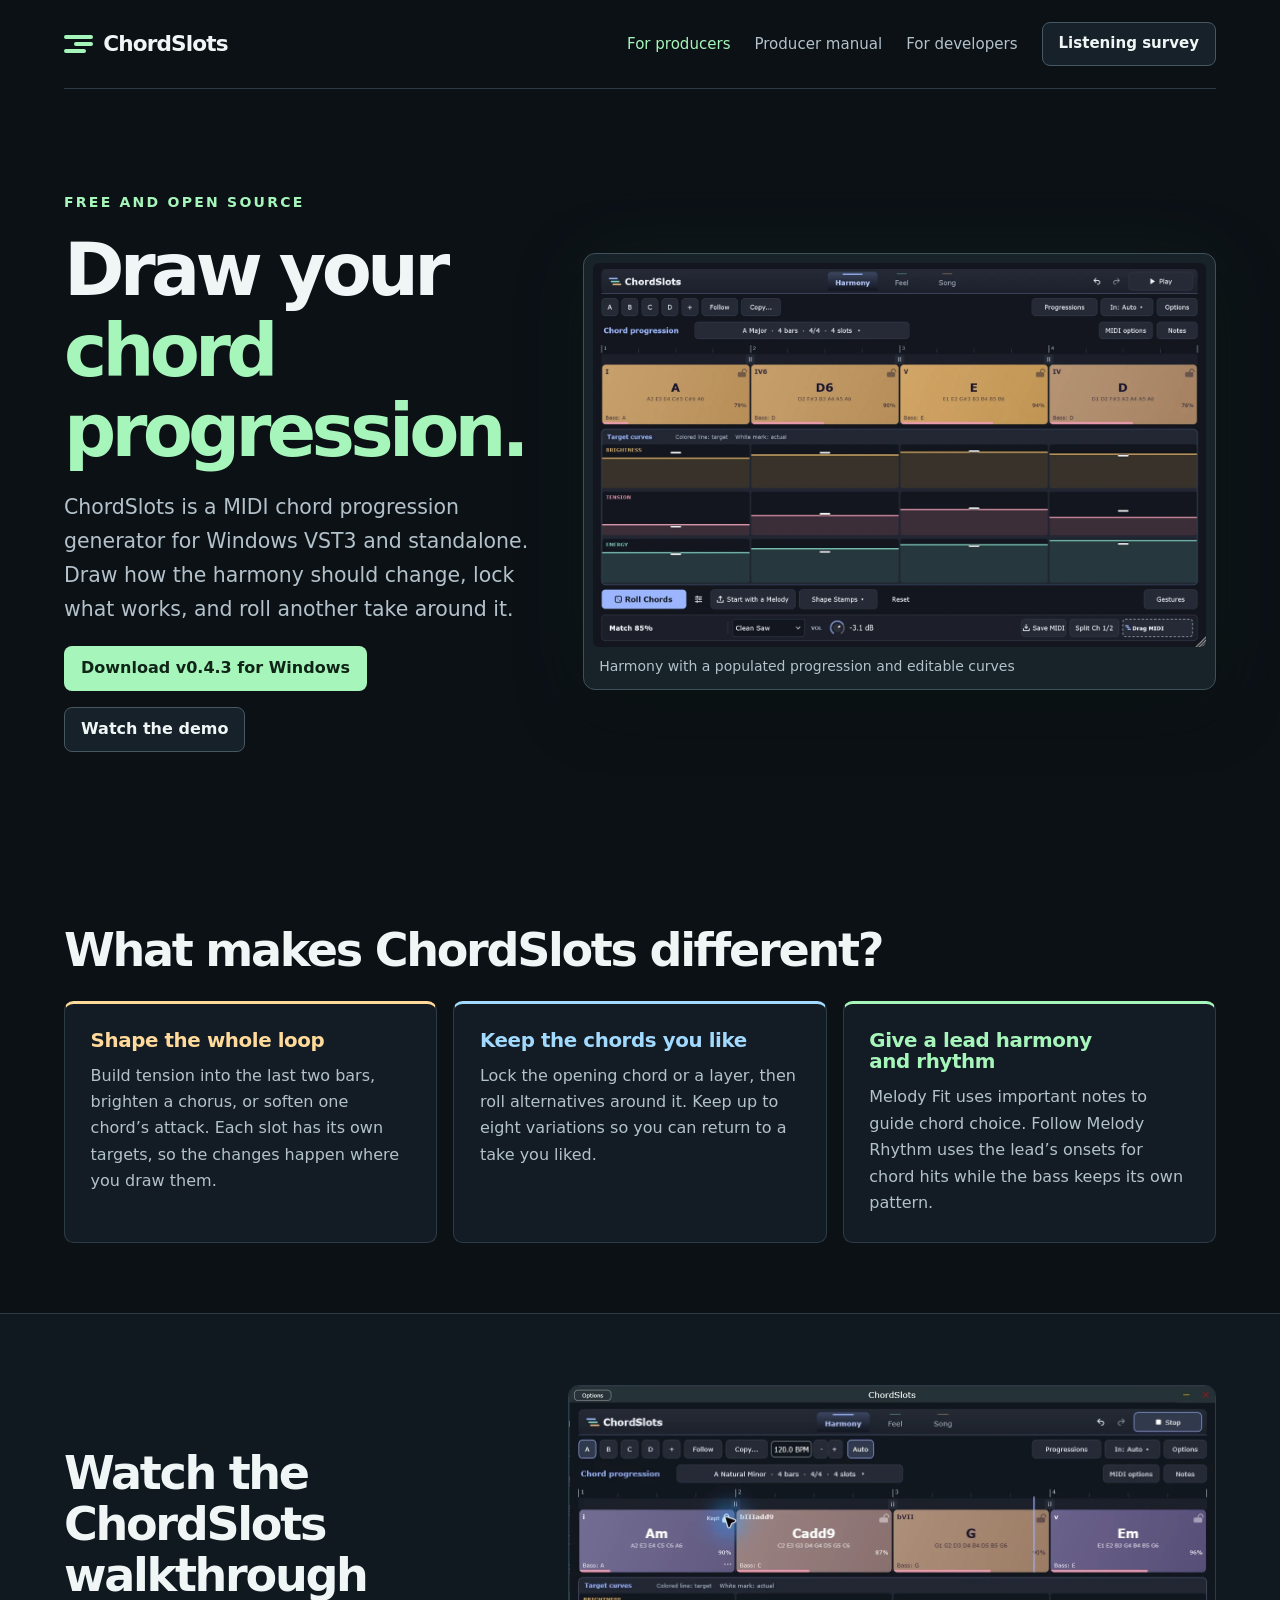
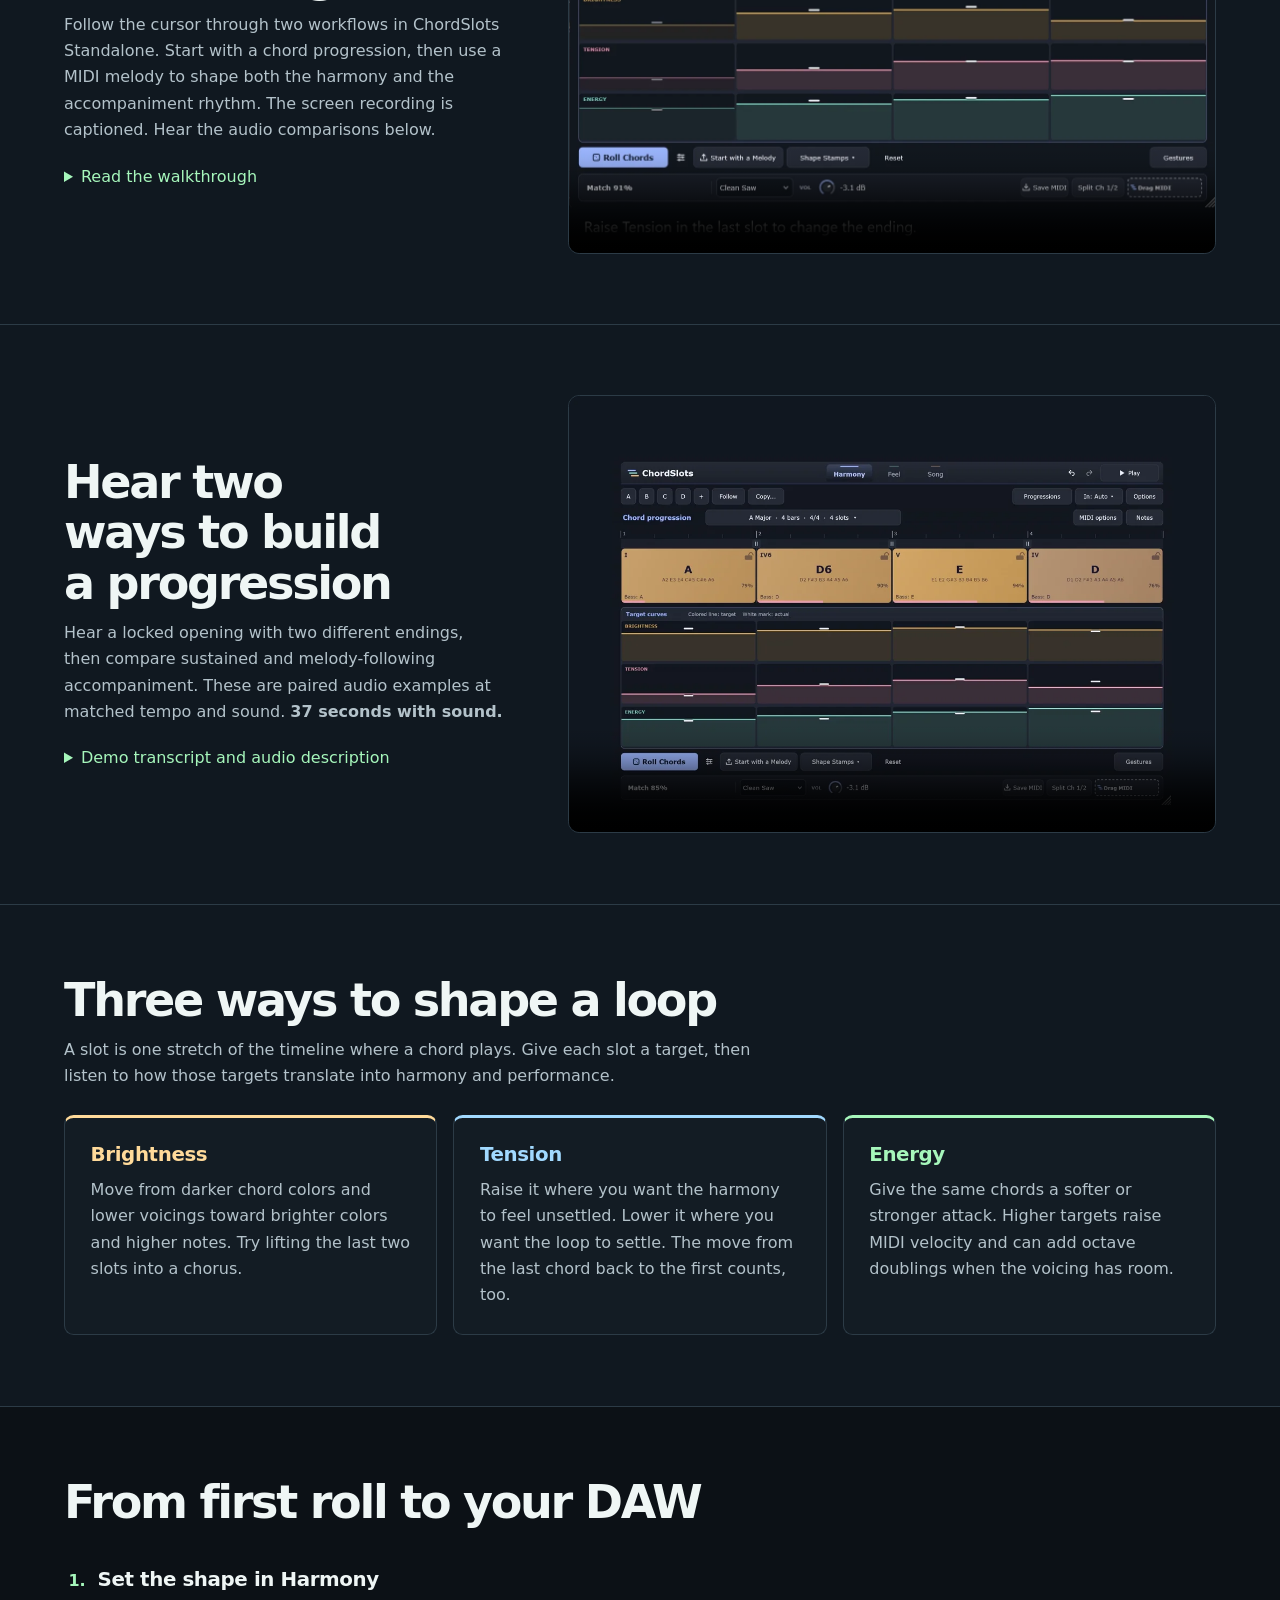
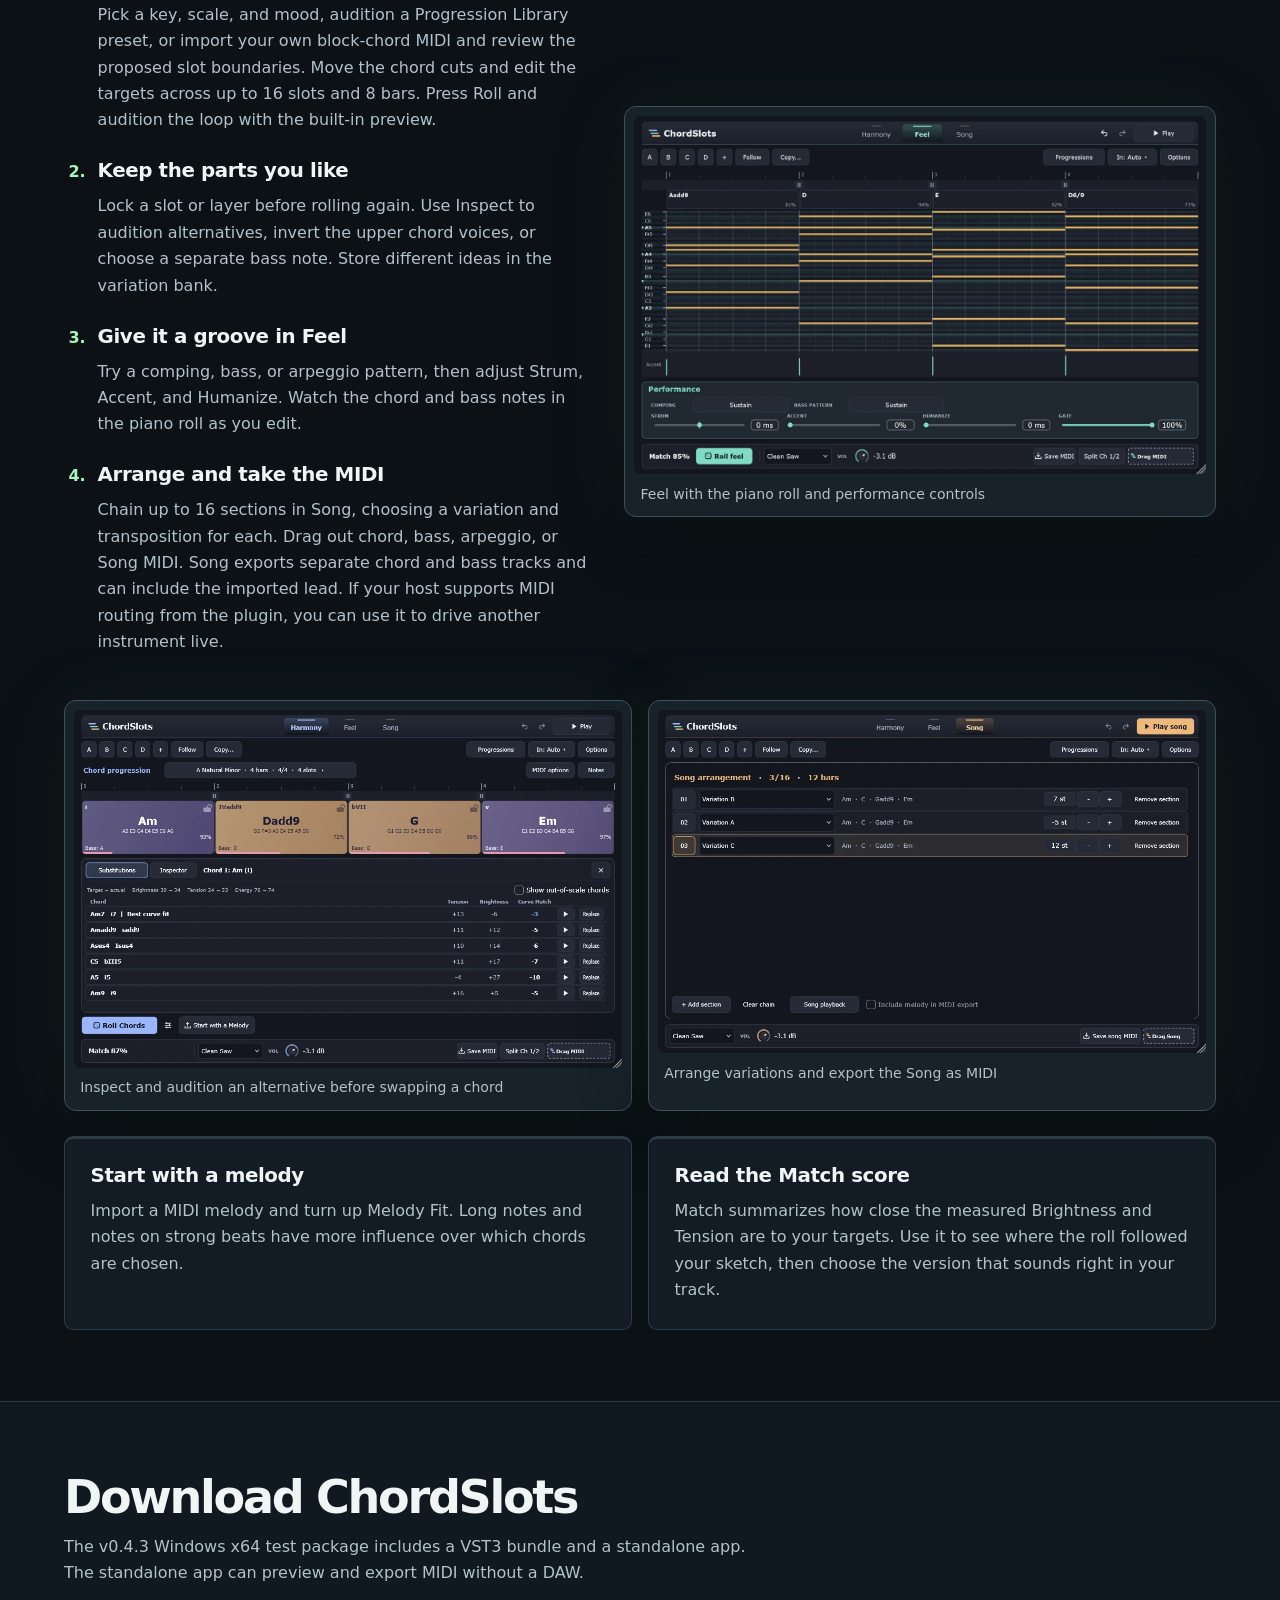
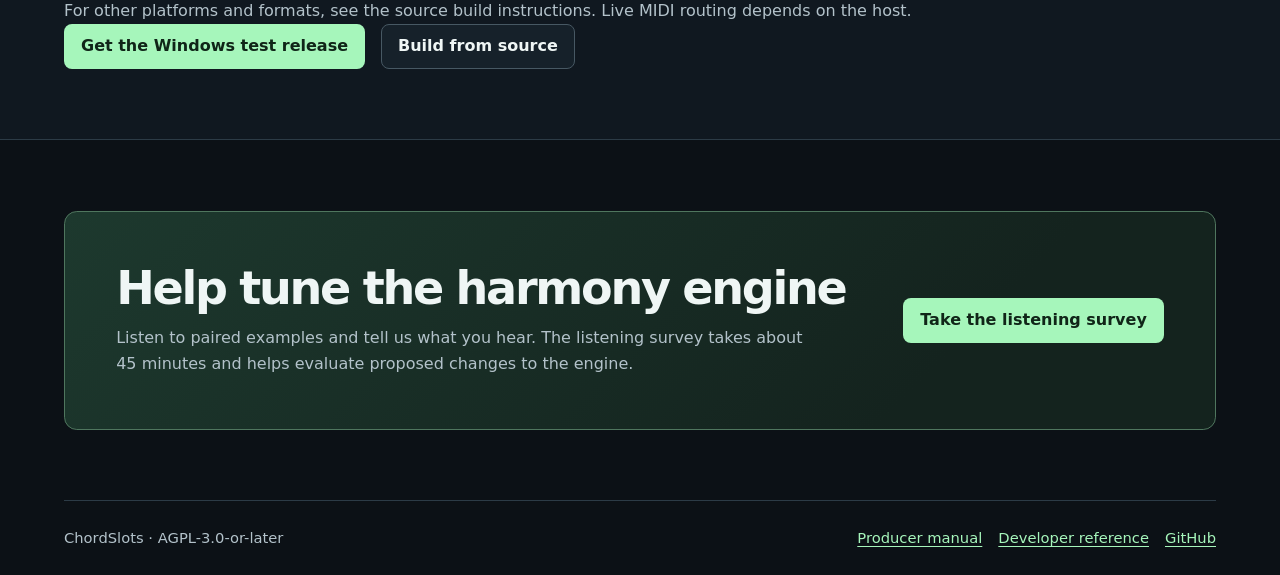
==== commit 097e4e2e: "Publish the ChordSlots screen-recorded walkthrough" ====
--- a/docs/index.html
+++ b/docs/index.html
@@ -57,8 +57,31 @@
   <section class="band" aria-labelledby="demo">
     <div class="wrap section demo">
       <div>
-        <h2 id="demo">Hear two ways to build a progression</h2>
-        <p>Hear a locked opening with two different endings, then compare sustained and melody-following accompaniment. The screenshots show where to shape each take and export it. <strong>37 seconds with sound.</strong></p>
+        <h2 id="demo">Watch the ChordSlots walkthrough</h2>
+        <p>Follow the cursor through two workflows in ChordSlots Standalone. Start with a chord progression, then use a MIDI melody to shape both the harmony and the accompaniment rhythm. The screen recording is captioned. Hear the audio comparisons below.</p>
+        <details>
+          <summary>Read the walkthrough</summary>
+          <ol>
+            <li>In Harmony, click Roll Chords to generate and preview a progression.</li>
+            <li>Lock the opening Am chord. Raise Tension in the final slot and roll again. The opening stays in place as the ending changes.</li>
+            <li>In a new variation, click Start with a Melody and choose a MIDI lead. Melody Fit guides the chord choices. Hear Melody previews the source phrase.</li>
+            <li>In Feel, change Comping from Sustain to Follow Melody Rhythm. The chord names stay the same while the piano roll shows the new hit positions.</li>
+            <li>Click Save MIDI to export the accompaniment as an editable MIDI file.</li>
+          </ol>
+        </details>
+      </div>
+      <video controls playsinline preload="none" width="1300" height="940"
+        poster="chordslots-walkthrough-poster.webp" aria-label="Silent ChordSlots walkthrough with on-screen instructions">
+        <source src="chordslots-walkthrough.mp4" type="video/mp4">
+        <a href="chordslots-walkthrough.mp4">Download the screen recording</a>
+      </video>
+    </div>
+  </section>
+  <section class="band" aria-labelledby="audio-demo">
+    <div class="wrap section demo">
+      <div>
+        <h2 id="audio-demo">Hear two ways to build a progression</h2>
+        <p>Hear a locked opening with two different endings, then compare sustained and melody-following accompaniment. These are paired audio examples at matched tempo and sound. <strong>37 seconds with sound.</strong></p>
         <details>
           <summary>Demo transcript and audio description</summary>
           <ol>
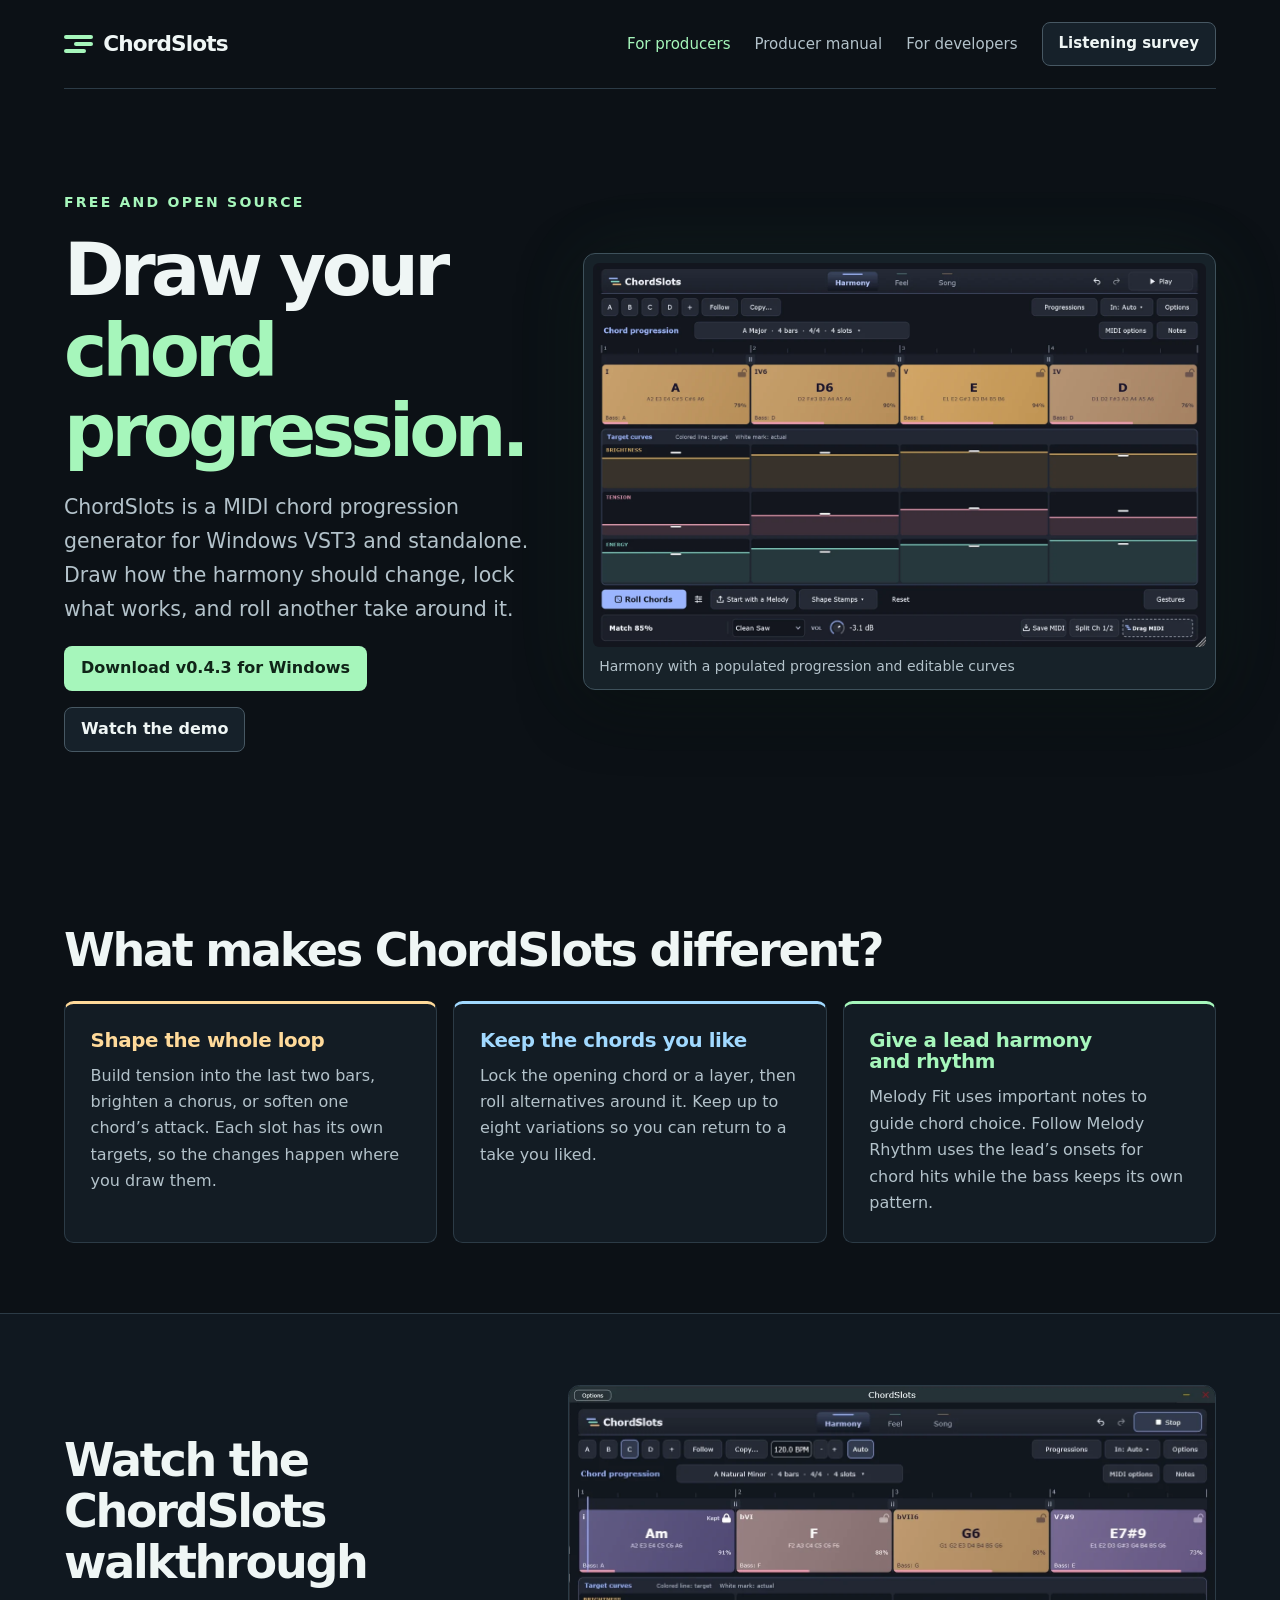
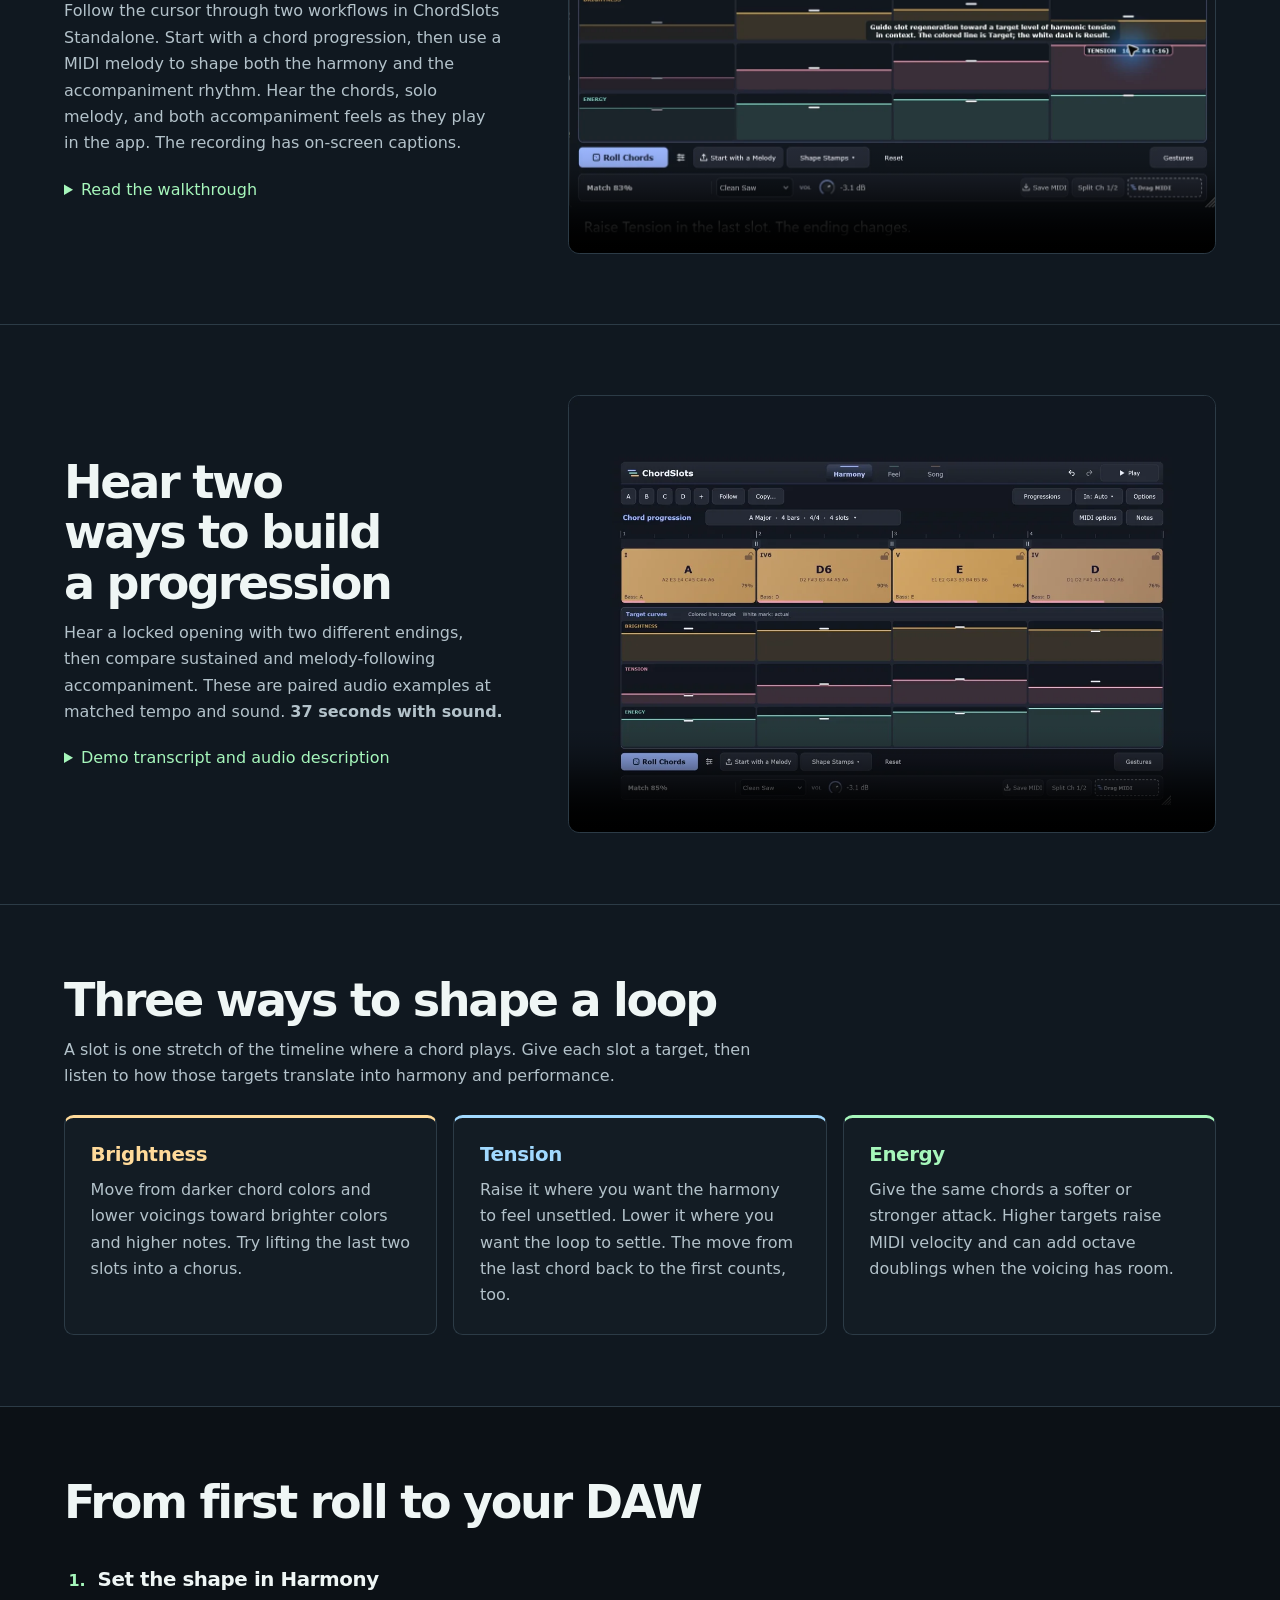
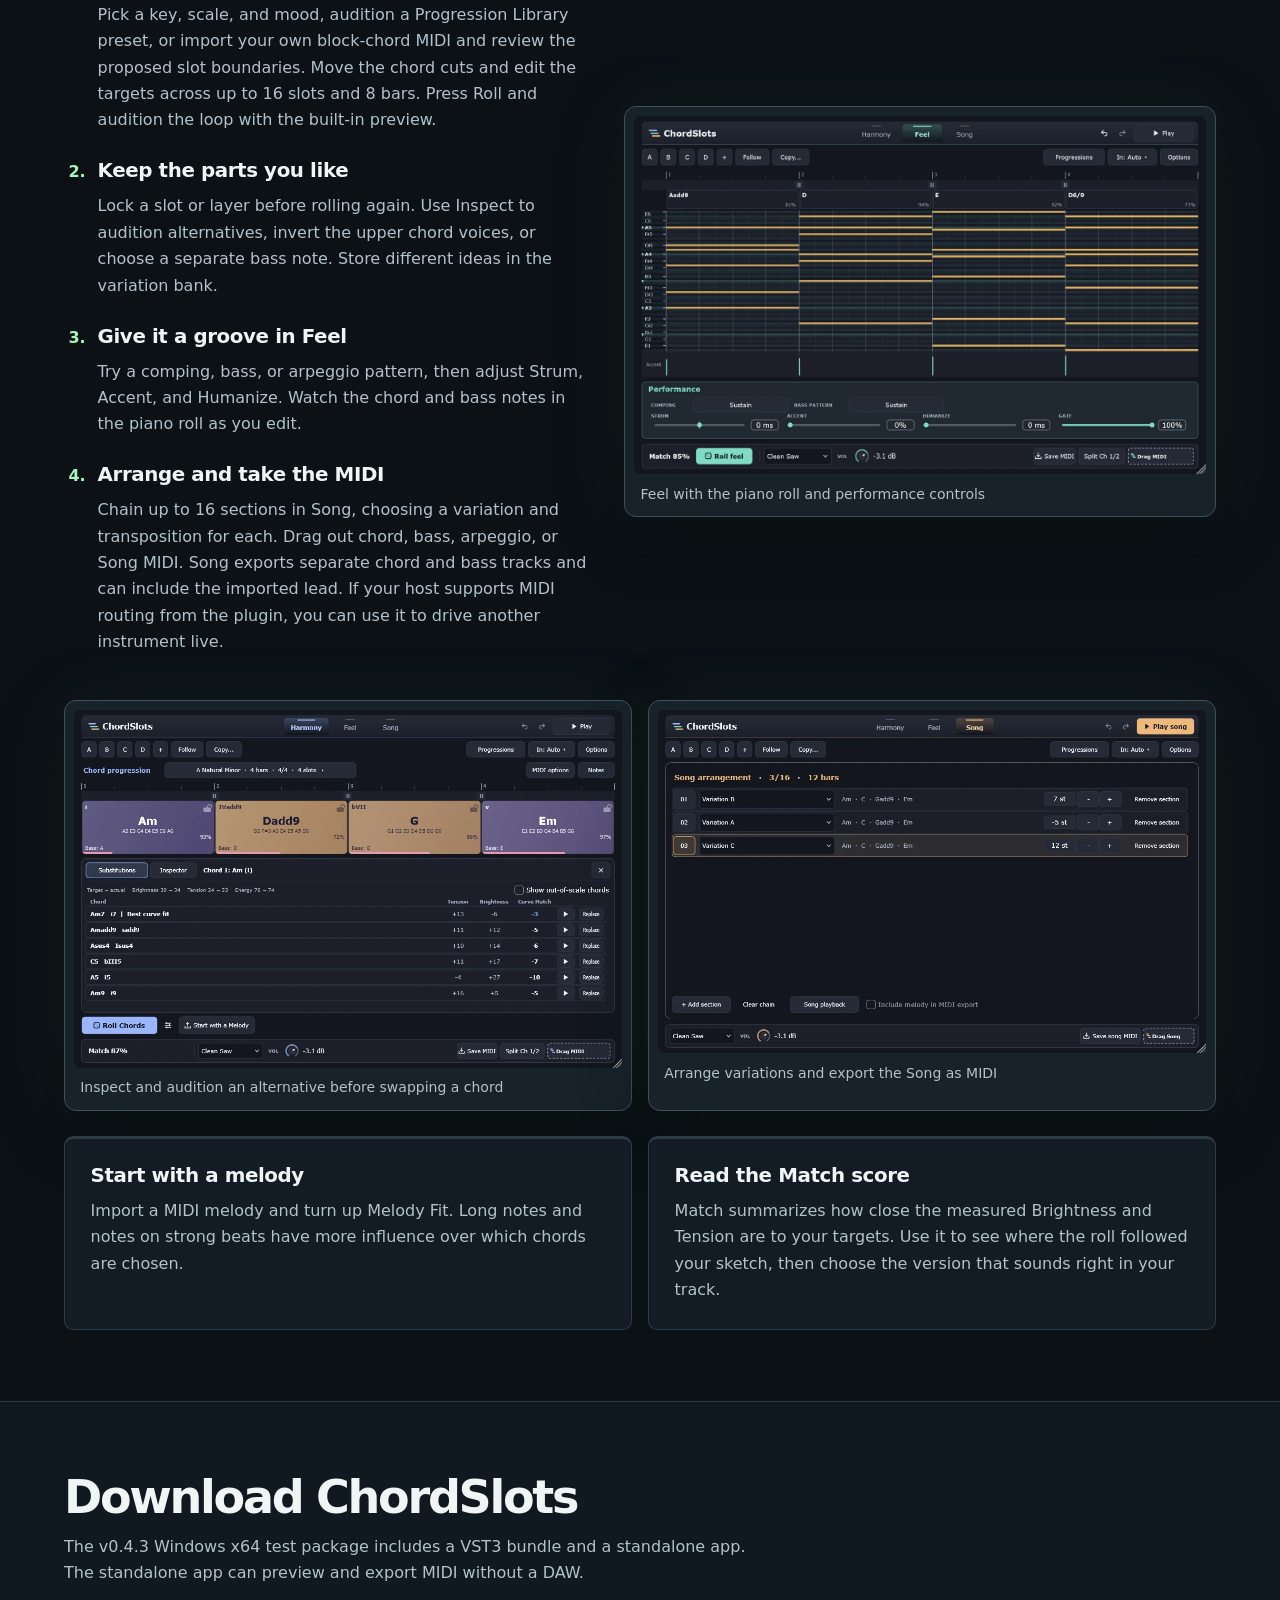
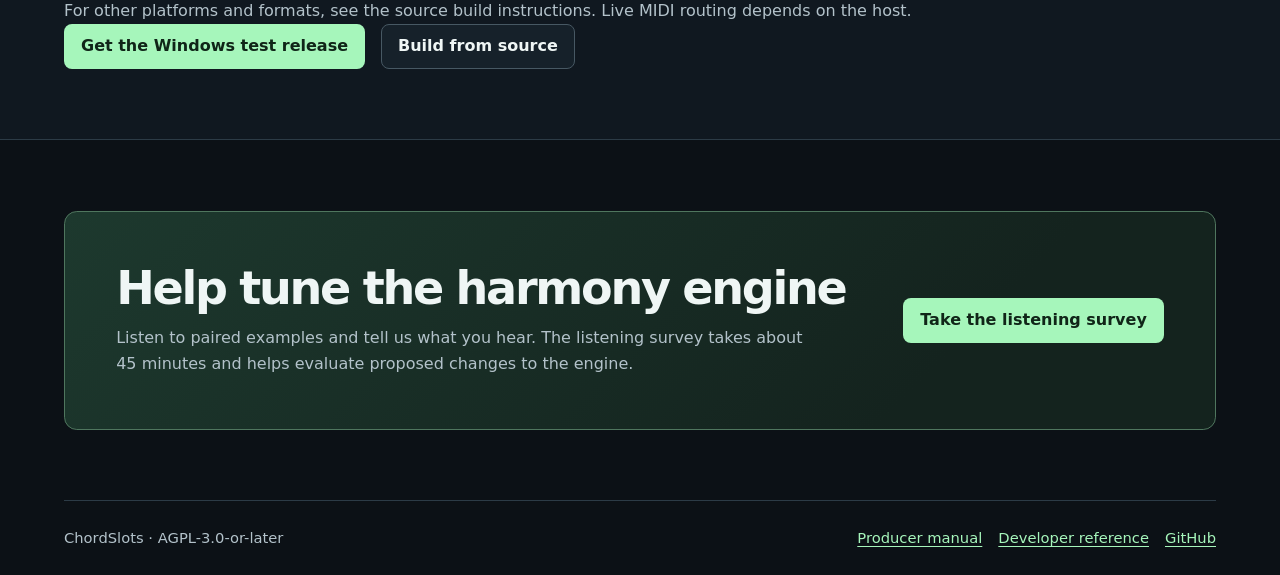
==== commit d246643b: "Add live ChordSlots audio to the walkthrough" ====
--- a/docs/index.html
+++ b/docs/index.html
@@ -58,7 +58,7 @@
     <div class="wrap section demo">
       <div>
         <h2 id="demo">Watch the ChordSlots walkthrough</h2>
-        <p>Follow the cursor through two workflows in ChordSlots Standalone. Start with a chord progression, then use a MIDI melody to shape both the harmony and the accompaniment rhythm. The screen recording is captioned. Hear the audio comparisons below.</p>
+        <p>Follow the cursor through two workflows in ChordSlots Standalone. Start with a chord progression, then use a MIDI melody to shape both the harmony and the accompaniment rhythm. Hear the chords, solo melody, and both accompaniment feels as they play in the app. The recording has on-screen captions.</p>
         <details>
           <summary>Read the walkthrough</summary>
           <ol>
@@ -71,9 +71,9 @@
         </details>
       </div>
       <video controls playsinline preload="none" width="1300" height="940"
-        poster="chordslots-walkthrough-poster.webp" aria-label="Silent ChordSlots walkthrough with on-screen instructions">
-        <source src="chordslots-walkthrough.mp4" type="video/mp4">
-        <a href="chordslots-walkthrough.mp4">Download the screen recording</a>
+        poster="chordslots-walkthrough-poster.webp?v=app-audio" aria-label="ChordSlots walkthrough with live app audio and on-screen instructions">
+        <source src="chordslots-walkthrough.mp4?v=app-audio" type="video/mp4">
+        <a href="chordslots-walkthrough.mp4?v=app-audio">Download the screen recording</a>
       </video>
     </div>
   </section>
